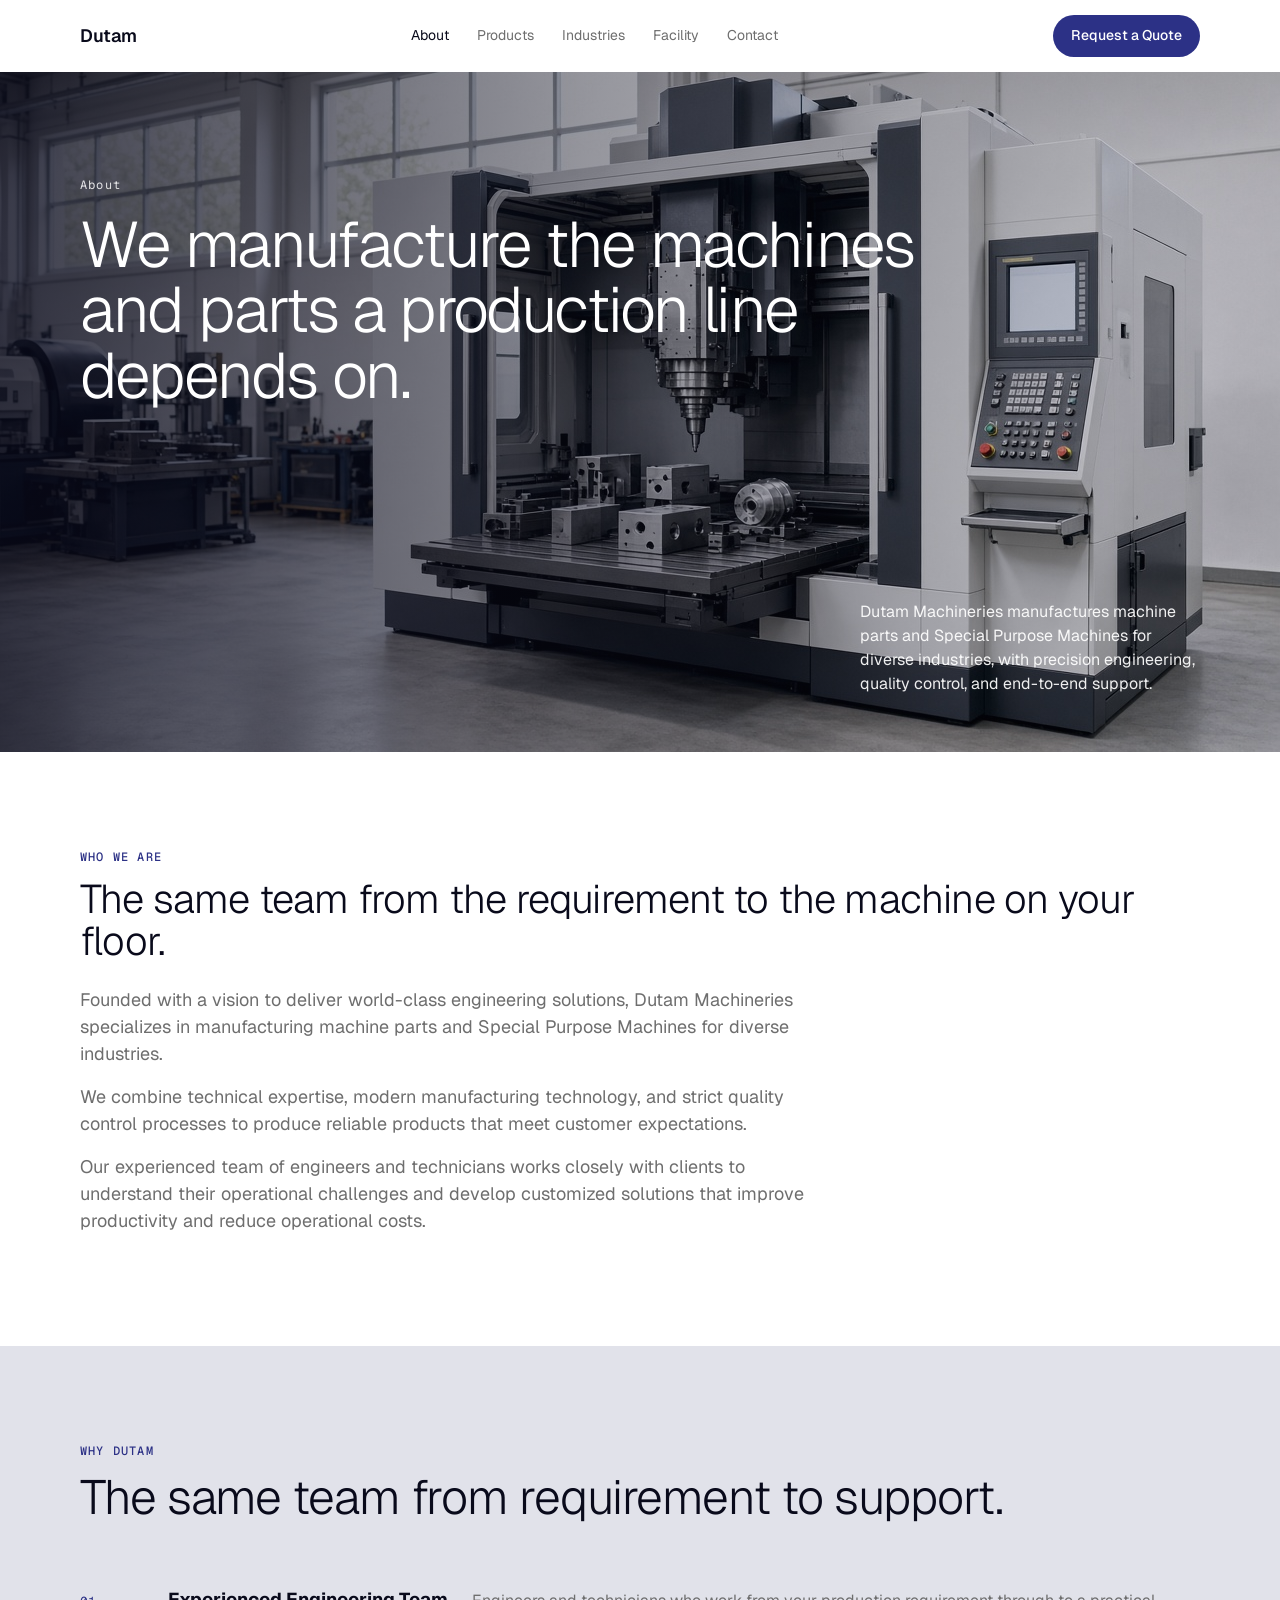
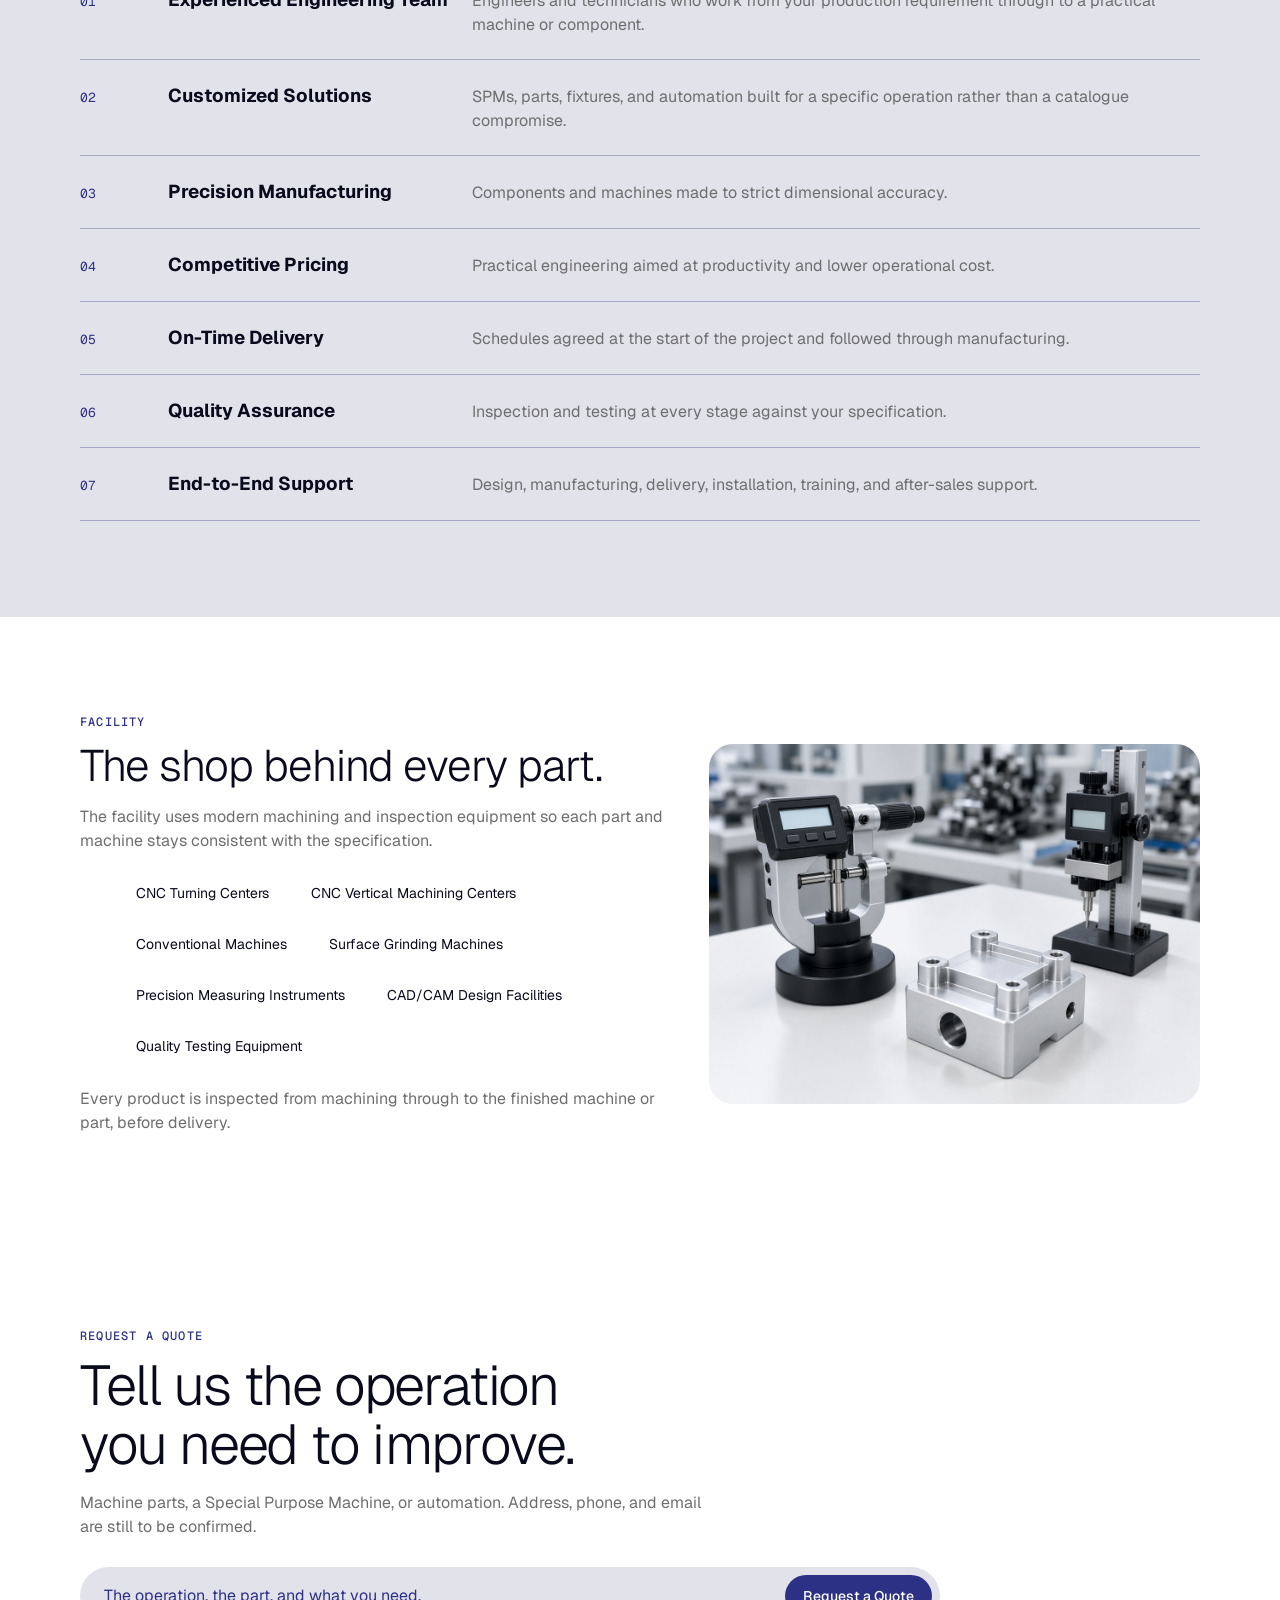
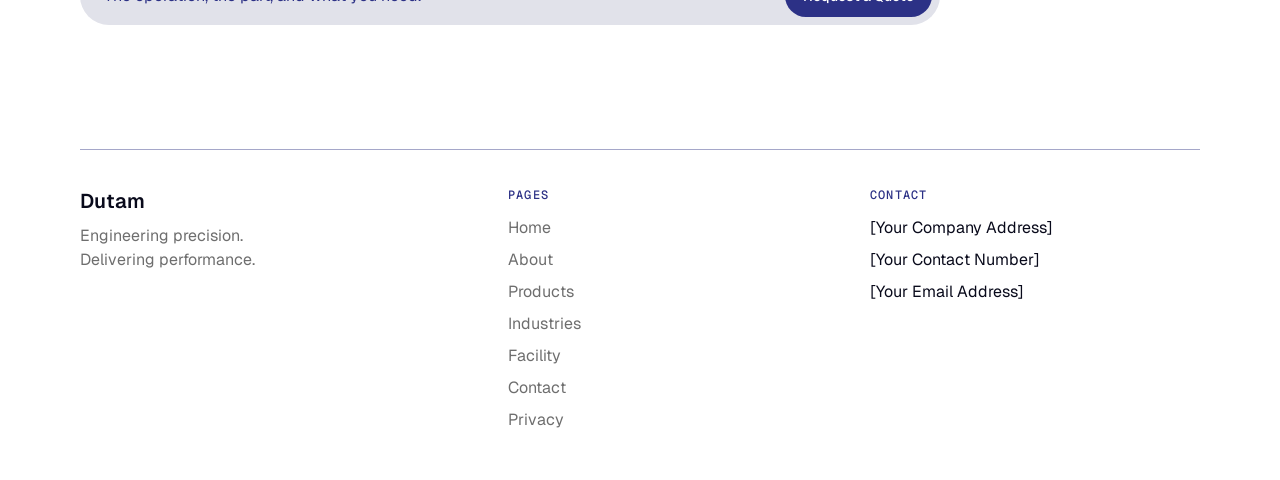
==== about.html @ 48c7d0a0 "Website Basic" ====
<!DOCTYPE html>
<html lang="en">
<head>
  <meta charset="utf-8">
  <meta name="viewport" content="width=device-width, initial-scale=1">
  <title>About | Dutam Machineries</title>
  <meta name="description" content="Dutam Machineries manufactures machine parts and Special Purpose Machines, with precision engineering and end-to-end support.">
  <link rel="preconnect" href="https://fonts.googleapis.com">
  <link rel="preconnect" href="https://fonts.gstatic.com" crossorigin>
  <link href="https://fonts.googleapis.com/css2?family=Geist+Mono:wght@500&family=Geist:wght@300;400;500;600&display=swap" rel="stylesheet">
  <link rel="stylesheet" href="css/styles.css">
</head>
<body class="page-enter">
<header class="site-header">
    <a class="logo" href="index.html">Dutam</a>
    <nav class="nav-links" aria-label="Primary"><a href="about.html" class="active">About</a><a href="services.html">Products</a><a href="industries.html">Industries</a><a href="facility.html">Facility</a><a href="contact.html">Contact</a></nav>
    <a class="btn header-cta" href="contact.html">Request a Quote</a>
    <button class="menu-btn" aria-label="Open menu" aria-expanded="false"><span></span></button>
  </header>
<main>
    <section class="hero-statement" style="background-image:url('images/shop.jpg')"><div class="statement">
      <div><div class="kicker">About</div><h1>We manufacture the machines<br>and parts a production line<br>depends on.</h1></div>
      <p class="statement-note">Dutam Machineries manufactures machine parts and Special Purpose Machines for diverse industries, with precision engineering, quality control, and end-to-end support.</p>
    </div></section>
    <section class="section who"><div class="wrap">
      <div class="eyebrow">Who we are</div>
      <h2 class="display" style="font-size:clamp(32px,4vw,40px);margin:12px 0 24px;letter-spacing:-0.8px">The same team from the requirement to the machine on your floor.</h2>
      <p>Founded with a vision to deliver world-class engineering solutions, Dutam Machineries specializes in manufacturing machine parts and Special Purpose Machines for diverse industries.</p>
      <p>We combine technical expertise, modern manufacturing technology, and strict quality control processes to produce reliable products that meet customer expectations.</p>
      <p>Our experienced team of engineers and technicians works closely with clients to understand their operational challenges and develop customized solutions that improve productivity and reduce operational costs.</p>
    </div></section>
    <section class="section tint"><div class="wrap">
      <div class="section-head"><div class="eyebrow">Why Dutam</div><h2>The same team from requirement to support.</h2></div>
      <article class="why-row"><span>01</span><h3>Experienced Engineering Team</h3><p>Engineers and technicians who work from your production requirement through to a practical machine or component.</p></article><article class="why-row"><span>02</span><h3>Customized Solutions</h3><p>SPMs, parts, fixtures, and automation built for a specific operation rather than a catalogue compromise.</p></article><article class="why-row"><span>03</span><h3>Precision Manufacturing</h3><p>Components and machines made to strict dimensional accuracy.</p></article><article class="why-row"><span>04</span><h3>Competitive Pricing</h3><p>Practical engineering aimed at productivity and lower operational cost.</p></article><article class="why-row"><span>05</span><h3>On-Time Delivery</h3><p>Schedules agreed at the start of the project and followed through manufacturing.</p></article><article class="why-row"><span>06</span><h3>Quality Assurance</h3><p>Inspection and testing at every stage against your specification.</p></article><article class="why-row"><span>07</span><h3>End-to-End Support</h3><p>Design, manufacturing, delivery, installation, training, and after-sales support.</p></article>
    </div></section>
    <section class="section"><div class="wrap facility-split">
      <div>
        <div class="eyebrow">Facility</div>
        <h2 class="display" style="font-size:clamp(32px,4vw,44px);margin-top:12px;letter-spacing:-1px">The shop behind every part.</h2>
        <p style="color:var(--secondary);margin-top:16px">The facility uses modern machining and inspection equipment so each part and machine stays consistent with the specification.</p>
        <ul class="chips"><li>CNC Turning Centers</li><li>CNC Vertical Machining Centers</li><li>Conventional Machines</li><li>Surface Grinding Machines</li><li>Precision Measuring Instruments</li><li>CAD/CAM Design Facilities</li><li>Quality Testing Equipment</li></ul>
        <p style="color:var(--secondary);margin-top:20px">Every product is inspected from machining through to the finished machine or part, before delivery.</p>
      </div>
      <div class="facility-photo" style="background-image:url('images/inspection.jpg')" role="img" aria-label="Precision inspection on the bench"></div>
    </div></section>
    <section class="section close"><div class="wrap">
    <div class="eyebrow">Request a quote</div>
    <h2 class="display">Tell us the operation<br>you need to improve.</h2>
    <p>Machine parts, a Special Purpose Machine, or automation. Address, phone, and email are still to be confirmed.</p>
    <form class="ask" action="contact.html" method="get">
      <input name="note" placeholder="The operation, the part, and what you need." aria-label="The operation, the part, and what you need.">
      <button class="btn" type="submit">Request a Quote</button>
    </form>
  </div></section>
  </main>
<footer class="footer"><div class="wrap"><div class="rule"></div><div class="footer-row">
    <div><strong>Dutam</strong><p class="tag">Engineering precision. Delivering performance.</p></div>
    <div><div class="eyebrow">Pages</div><ul><li><a href="index.html">Home</a></li><li><a href="about.html">About</a></li><li><a href="services.html">Products</a></li><li><a href="industries.html">Industries</a></li><li><a href="facility.html">Facility</a></li><li><a href="contact.html">Contact</a></li><li><a href="privacy.html">Privacy</a></li></ul></div>
    <div><div class="eyebrow">Contact</div><ul><li>[Your Company Address]</li><li>[Your Contact Number]</li><li>[Your Email Address]</li></ul></div>
  </div></div></footer>
<script src="js/main.js"></script>
</body>
</html>
---- css/styles.css ----
:root {
  --ink: #090a1b;
  --navy: #2c3186;
  --navy-deep: #1a1d50;
  --blue-50: #e1e2ea;
  --blue-200: #a5a7c9;
  --secondary: #6e6e6e;
  --white: #ffffff;
  --line: rgba(9, 10, 27, 0.12);
  --pad: 80px;
  --max: 1280px;
  --nav: 72px;
  --shadow: 0 10px 24px rgba(9, 10, 27, 0.06);
  --ease: cubic-bezier(0.22, 1, 0.36, 1);
}

* { box-sizing: border-box; }
html { scroll-behavior: smooth; }
body {
  margin: 0;
  color: var(--ink);
  background: var(--white);
  font-family: "Geist", sans-serif;
  font-weight: 400;
  line-height: 1.5;
}
a { color: inherit; text-decoration: none; }
button, input, select, textarea { font: inherit; color: inherit; }
img { max-width: 100%; display: block; }
h1, h2, h3, p { margin: 0; }

.page-enter { animation: rise 0.55s var(--ease) both; }

.wrap {
  width: min(var(--max), calc(100% - var(--pad) * 2));
  margin-inline: auto;
}
.eyebrow {
  font-family: "Geist Mono", ui-monospace, monospace;
  font-size: 12px;
  font-weight: 500;
  letter-spacing: 1.2px;
  text-transform: uppercase;
  color: var(--navy);
}
.display {
  font-weight: 300;
  letter-spacing: -1.4px;
  line-height: 1.05;
}

.site-header {
  position: sticky;
  top: 0;
  z-index: 20;
  height: var(--nav);
  display: flex;
  align-items: center;
  justify-content: space-between;
  padding: 0 var(--pad);
  background: rgba(255, 255, 255, 0.92);
  backdrop-filter: blur(16px);
  border-bottom: 1px solid transparent;
  transition: border-color 0.3s var(--ease), box-shadow 0.3s var(--ease);
}
.site-header.scrolled {
  border-bottom-color: var(--line);
  box-shadow: 0 8px 24px rgba(9, 10, 27, 0.04);
}
.logo {
  font-size: 18px;
  font-weight: 600;
  letter-spacing: -0.3px;
}
.nav-links {
  display: flex;
  gap: 28px;
  align-items: center;
}
.nav-links a {
  font-size: 14px;
  color: var(--secondary);
  transition: color 0.2s var(--ease);
}
.nav-links a:hover,
.nav-links a.active { color: var(--ink); }
.menu-btn {
  display: none;
  width: 42px;
  height: 42px;
  border: 0;
  background: transparent;
  padding: 0;
  cursor: pointer;
}
.menu-btn span,
.menu-btn span:before,
.menu-btn span:after {
  display: block;
  height: 1.5px;
  width: 18px;
  background: var(--ink);
  position: relative;
  transition: transform 0.25s var(--ease), opacity 0.2s;
}
.menu-btn span:before,
.menu-btn span:after {
  content: "";
  position: absolute;
  left: 0;
}
.menu-btn span:before { top: -6px; }
.menu-btn span:after { top: 6px; }
.menu-btn.open span { background: transparent; }
.menu-btn.open span:before { top: 0; transform: rotate(45deg); }
.menu-btn.open span:after { top: 0; transform: rotate(-45deg); }

.btn {
  display: inline-flex;
  align-items: center;
  justify-content: center;
  height: 42px;
  padding: 0 18px;
  border-radius: 999px;
  border: 0;
  background: var(--navy);
  color: var(--white);
  font-size: 14px;
  font-weight: 500;
  cursor: pointer;
  transition: background 0.2s var(--ease), transform 0.2s var(--ease), color 0.2s var(--ease);
}
.btn:hover { background: var(--navy-deep); transform: translateY(-1px); }
.btn:active { transform: translateY(0); }
.btn.light {
  background: var(--white);
  color: var(--navy);
}
.btn.light:hover { background: var(--blue-50); color: var(--navy-deep); }
.btn.ghost {
  background: transparent;
  color: var(--white);
  padding-inline: 8px;
}
.btn.ghost:hover { background: rgba(255, 255, 255, 0.12); transform: none; }

.hero-center,
.hero-statement,
.hero-navy {
  position: relative;
  overflow: hidden;
  min-height: 680px;
  display: flex;
  color: var(--white);
}
.hero-center {
  align-items: center;
  justify-content: center;
  text-align: center;
  background: #12141c center / cover no-repeat;
}
.hero-center:after,
.hero-statement:after {
  content: "";
  position: absolute;
  inset: 0;
}
.hero-center:after {
  background: radial-gradient(ellipse at center, rgba(9, 10, 27, 0.62) 0%, rgba(9, 10, 27, 0.78) 70%);
}
.hero-statement {
  align-items: flex-end;
  background: #12141c center / cover no-repeat;
  padding: 72px var(--pad) 56px;
}
.hero-statement:after {
  background: linear-gradient(90deg, rgba(9, 10, 27, 0.78) 0%, rgba(9, 10, 27, 0.42) 46%, rgba(9, 10, 27, 0.12) 100%);
}
.hero-copy, .hero-statement .statement {
  position: relative;
  z-index: 1;
}
.hero-copy { width: min(760px, 100%); padding: 48px 24px; }
.hero-copy h1, .statement h1, .hero-navy h1 {
  font-size: clamp(44px, 5vw, 68px);
  font-weight: 300;
  letter-spacing: -1.8px;
  line-height: 1.02;
}
.hero-copy p, .statement-note, .hero-navy .note {
  font-size: 16px;
  line-height: 1.5;
}
.hero-copy p { margin: 22px auto 0; max-width: 560px; color: rgba(255, 255, 255, 0.92); }
.hero-actions { display: flex; gap: 8px; justify-content: center; margin-top: 28px; flex-wrap: wrap; }
.kicker {
  font-family: "Geist Mono", ui-monospace, monospace;
  font-size: 12px;
  letter-spacing: 1.2px;
  margin-bottom: 18px;
  color: rgba(255, 255, 255, 0.86);
}
.statement {
  display: flex;
  flex-direction: column;
  justify-content: space-between;
  min-height: 520px;
  width: 100%;
}
.statement h1 { max-width: 860px; }
.statement-note { max-width: 340px; align-self: flex-end; color: rgba(255, 255, 255, 0.92); }

.hero-navy {
  background: var(--navy);
  min-height: 760px;
  padding: 64px var(--pad) 0;
  flex-direction: column;
}
.hero-navy .note { max-width: 340px; margin-top: 56px; }
.mosaic-clip {
  margin-top: auto;
  height: 250px;
  overflow: hidden;
  width: 100vw;
  margin-left: calc(50% - 50vw);
}
.mosaic {
  display: grid;
  grid-template-columns: repeat(13, 92px);
  gap: 16px;
  width: max-content;
  margin: 36px auto 0;
  justify-content: center;
}
.circle {
  width: 92px;
  height: 92px;
  border-radius: 50%;
  background-color: var(--white);
  background-size: 400% 200%;
  animation: pop 0.55s var(--ease) both;
  animation-delay: calc(var(--i) * 16ms);
}

.section { padding: 96px 0; }
.section.tight { padding: 72px 0; }
.section.tint { background: var(--blue-50); }
.section-head { margin-bottom: 40px; }
.section-head h2 {
  margin-top: 12px;
  font-size: clamp(36px, 4vw, 48px);
  font-weight: 300;
  letter-spacing: -1.1px;
  line-height: 1.08;
}

.panel {
  position: relative;
  display: grid;
  grid-template-columns: 220px 1fr;
  gap: 32px;
  min-height: 336px;
  border-radius: 24px;
  overflow: hidden;
  color: var(--white);
  padding: 36px;
  background: #1c1e27 center / cover no-repeat;
}
.panel:after {
  content: "";
  position: absolute;
  inset: 0;
  background: linear-gradient(90deg, rgba(9, 10, 27, 0.78), rgba(9, 10, 27, 0.45));
}
.panel > * { position: relative; z-index: 1; }
.rail { font-size: 13px; letter-spacing: 1.2px; }
.rail ul { list-style: none; margin: 18px 0 0; padding: 0; display: grid; gap: 8px; }
.panel h2 { font-size: 40px; font-weight: 300; letter-spacing: -1px; }
.panel p { max-width: 520px; margin-top: 12px; color: rgba(255, 255, 255, 0.9); }
.mini-points { display: grid; grid-template-columns: repeat(3, 1fr); gap: 16px; margin-top: 28px; }
.mini-points span {
  display: block;
  font-family: "Geist Mono", ui-monospace, monospace;
  font-size: 12px;
  letter-spacing: 0.8px;
  margin-bottom: 6px;
}
.mini-points strong { font-weight: 500; display: block; }
.mini-points p { margin: 4px 0 0; font-size: 14px; }

.card-grid {
  display: grid;
  grid-template-columns: repeat(5, 1fr);
  gap: 16px;
}
.card, .cap, .quote, .faq, .form-card, .step {
  background: var(--blue-50);
  border-radius: 20px;
  transition: transform 0.25s var(--ease), box-shadow 0.25s var(--ease), background 0.25s var(--ease);
}
.card, .cap, .quote, .faq { padding: 20px; }
a.card:hover, a.cap:hover, .quote:hover, .faq:hover {
  transform: translateY(-3px);
  box-shadow: var(--shadow);
  background: #d7d9e4;
}
.card h3, .cap h3 { font-size: 16px; font-weight: 500; margin-top: 8px; }
.card p, .cap p, .quote p, .faq p { color: var(--secondary); font-size: 14px; margin-top: 8px; }
.cap-grid { display: grid; grid-template-columns: repeat(4, 1fr); gap: 16px; }
.cap .num, .step .num {
  font-family: "Geist Mono", ui-monospace, monospace;
  font-size: 12px;
  letter-spacing: 0.8px;
  color: var(--navy);
}
.steps { display: grid; grid-template-columns: repeat(5, 1fr); gap: 16px; }
.step { padding: 18px; min-height: 140px; }
.step h3 { font-size: 16px; font-weight: 500; margin: 10px 0 6px; }
.step p { color: var(--secondary); font-size: 14px; }
.process-photo {
  margin-top: 28px;
  height: 280px;
  border-radius: 24px;
  background: #ddd center / cover no-repeat;
}
.quotes { display: grid; grid-template-columns: 1fr 1fr; gap: 16px; }
.quote footer { margin-top: 18px; font-size: 14px; font-weight: 500; }

.columns { display: grid; grid-template-columns: 1fr 1fr; gap: 64px; }
.rule-list { list-style: none; margin: 18px 0 0; padding: 0; }
.rule-list li {
  padding: 16px 0;
  border-bottom: 1px solid var(--blue-200);
  font-size: 18px;
  font-weight: 500;
  transition: padding-left 0.25s var(--ease), color 0.25s var(--ease);
}
.rule-list li:hover { padding-left: 8px; color: var(--navy); }
.detail-lead { max-width: 720px; color: var(--secondary); margin-top: 16px; }
.detail h2 {
  font-size: clamp(32px, 3vw, 40px);
  font-weight: 300;
  letter-spacing: -0.8px;
  line-height: 1.15;
}

.work {
  display: grid;
  grid-template-columns: 1fr 1fr;
  gap: 48px 64px;
}
.work-row {
  display: flex;
  align-items: center;
  justify-content: space-between;
  gap: 12px;
  width: 100%;
  min-height: 64px;
  padding: 8px 0;
  border: 0;
  border-bottom: 1px solid var(--blue-200);
  background: transparent;
  text-align: left;
  cursor: pointer;
  color: var(--ink);
  font-size: 18px;
  font-weight: 500;
  transition: background 0.2s var(--ease), border-radius 0.2s var(--ease), padding 0.2s var(--ease);
}
.work-row .chev { transition: transform 0.25s var(--ease); color: var(--navy); }
.work-row:hover .chev, .work-row.active .chev { transform: translateX(4px); }
.work-row.active {
  background: var(--white);
  border-radius: 16px;
  border-bottom-color: transparent;
  padding: 10px 14px;
  box-shadow: var(--shadow);
}
.work-row .end { display: flex; align-items: center; gap: 10px; }
.thumb {
  width: 92px;
  height: 70px;
  border-radius: 12px;
  background: #ccc center / cover no-repeat;
  transform: rotate(-7deg);
  box-shadow: var(--shadow);
}
.bubble {
  width: 32px;
  height: 32px;
  border-radius: 50%;
  background: var(--white);
  display: grid;
  place-items: center;
  box-shadow: var(--shadow);
  color: var(--navy);
}
.work-note {
  grid-column: 1 / -1;
  display: grid;
  grid-template-columns: 280px 1fr;
  gap: 28px;
  align-items: center;
}
.work-note .photo {
  height: 210px;
  border-radius: 20px;
  background: #ddd center / cover no-repeat;
}
.work-note p { max-width: 520px; color: var(--secondary); }

.industries-layout {
  display: grid;
  grid-template-columns: 420px 1fr;
  gap: 64px;
  align-items: start;
}
.statement-col {
  position: sticky;
  top: 112px;
  padding-left: 28px;
  border-left: 1px solid var(--blue-200);
}
.statement-col h1 {
  font-size: clamp(36px, 4vw, 48px);
  font-weight: 300;
  letter-spacing: -1.2px;
  line-height: 1.08;
}
.statement-col p { margin: 20px 0 28px; color: var(--secondary); }
.folders { display: grid; gap: 28px; }
.folder { display: flex; flex-direction: column; align-items: flex-start; }
.tab {
  background: var(--navy);
  color: var(--white);
  border-radius: 12px;
  padding: 8px 16px;
  font-size: 14px;
  font-weight: 500;
  position: relative;
  z-index: 1;
  transition: transform 0.25s var(--ease), background 0.25s var(--ease);
}
.folder-card {
  width: 100%;
  margin-top: -10px;
  background: var(--white);
  border: 1px solid var(--blue-200);
  border-radius: 24px;
  padding: 26px 22px 20px;
  box-shadow: var(--shadow);
  transition: transform 0.25s var(--ease), box-shadow 0.25s var(--ease);
}
.folder:hover .tab { transform: translateY(-2px); background: var(--navy-deep); }
.folder:hover .folder-card { transform: translateY(-3px); box-shadow: 0 16px 32px rgba(9, 10, 27, 0.08); }

.why-row, .equip {
  display: grid;
  grid-template-columns: 64px 280px 1fr;
  gap: 24px;
  padding: 22px 0;
  border-bottom: 1px solid var(--blue-200);
  align-items: baseline;
}
.why-row span, .equip span {
  font-family: "Geist Mono", ui-monospace, monospace;
  color: var(--navy);
  font-size: 13px;
}
.why-row p { color: var(--secondary); }
.chips { display: flex; flex-wrap: wrap; gap: 10px; margin-top: 20px; }
.chips li {
  list-style: none;
  background: var(--white);
  border-radius: 999px;
  padding: 10px 16px;
  font-size: 14px;
  transition: background 0.2s var(--ease), transform 0.2s var(--ease);
}
.chips li:hover { background: var(--navy); color: var(--white); transform: translateY(-2px); }
.facility-split { display: grid; grid-template-columns: 1.1fr 0.9fr; gap: 28px; align-items: center; }
.facility-photo {
  height: 360px;
  border-radius: 24px;
  background: #ddd center / cover no-repeat;
}

.close h2 {
  font-size: clamp(40px, 5vw, 56px);
  font-weight: 300;
  letter-spacing: -1.4px;
  line-height: 1.05;
  margin: 12px 0 16px;
}
.close p { max-width: 640px; color: var(--secondary); }
.ask {
  margin-top: 28px;
  display: flex;
  align-items: center;
  justify-content: space-between;
  gap: 12px;
  background: var(--blue-50);
  border-radius: 999px;
  padding: 8px 8px 8px 22px;
  max-width: 860px;
}
.ask input {
  flex: 1;
  border: 0;
  background: transparent;
  outline: none;
  min-width: 0;
}
.ask input::placeholder { color: var(--navy); }

.contact-band {
  display: grid;
  grid-template-columns: 0.8fr 1.2fr;
  gap: 48px;
  align-items: start;
}
.contact-band h1 {
  font-size: clamp(40px, 4vw, 48px);
  font-weight: 300;
  letter-spacing: -1.1px;
  line-height: 1.08;
  margin: 12px 0 16px;
}
.contact-band .lead { color: var(--secondary); max-width: 420px; }
.details { margin-top: 28px; display: grid; gap: 8px; }
.form-card { padding: 28px; }
.form-grid { display: grid; grid-template-columns: 1fr 1fr; gap: 16px; margin-top: 18px; }
.field { display: grid; gap: 8px; }
.field.wide { grid-column: 1 / -1; }
.field span { font-size: 13px; font-weight: 500; }
.field input, .field select, .field textarea {
  width: 100%;
  background: var(--white);
  border: 1px solid transparent;
  border-radius: 12px;
  padding: 14px 14px;
  outline: none;
  transition: border-color 0.2s var(--ease), box-shadow 0.2s var(--ease);
}
.field textarea { min-height: 120px; resize: vertical; }
.field input:focus, .field select:focus, .field textarea:focus {
  border-color: var(--navy);
  box-shadow: 0 0 0 4px rgba(44, 49, 134, 0.12);
}
.hint { color: var(--secondary); font-size: 12px; margin-top: 4px; }
.form-actions { display: flex; align-items: center; justify-content: space-between; gap: 16px; margin-top: 8px; }
.form-actions p, .thanks p { color: var(--secondary); font-size: 13px; }
.thanks h2 { font-size: 32px; font-weight: 300; letter-spacing: -0.6px; margin-bottom: 8px; }
.faq-list { display: grid; gap: 12px; }
.faq h3 { font-size: 16px; font-weight: 500; }

.footer { padding: 28px 0 48px; }
.footer .rule { height: 1px; background: var(--blue-200); margin-bottom: 36px; }
.footer-row { display: grid; grid-template-columns: 1.2fr 1fr 1fr; gap: 32px; }
.footer strong { display: block; font-size: 20px; font-weight: 600; }
.footer .tag { color: var(--secondary); margin-top: 8px; max-width: 240px; }
.footer ul { list-style: none; margin: 12px 0 0; padding: 0; display: grid; gap: 8px; }
.footer a { color: var(--secondary); transition: color 0.2s var(--ease); }
.footer a:hover { color: var(--ink); }
.prose { max-width: 760px; }
.prose h1 {
  font-size: clamp(48px, 6vw, 64px);
  font-weight: 300;
  letter-spacing: -1.6px;
  margin: 12px 0 24px;
}
.prose p { font-size: 18px; color: var(--secondary); margin-bottom: 16px; }
.who p { max-width: 760px; color: var(--secondary); margin-bottom: 16px; font-size: 18px; }

@keyframes rise {
  from { opacity: 0; transform: translateY(10px); }
  to { opacity: 1; transform: none; }
}
@keyframes pop {
  from { opacity: 0; transform: scale(0.72); }
  to { opacity: 1; transform: none; }
}

@media (max-width: 980px) {
  :root { --pad: 24px; }
  .menu-btn { display: grid; place-items: center; }
  .nav-links {
    position: absolute;
    top: var(--nav);
    left: 0;
    right: 0;
    display: none;
    flex-direction: column;
    align-items: flex-start;
    gap: 18px;
    padding: 20px 24px 28px;
    background: var(--white);
    border-bottom: 1px solid var(--line);
  }
  .nav-links.open { display: flex; animation: rise 0.3s var(--ease); }
  .header-cta { display: none; }
  .card-grid, .cap-grid { grid-template-columns: 1fr 1fr; }
  .steps, .mini-points, .columns, .work, .quotes, .contact-band, .industries-layout, .facility-split, .footer-row, .work-note, .panel, .why-row, .form-grid {
    grid-template-columns: 1fr;
  }
  .statement-col { position: static; }
  .why-row { grid-template-columns: 48px 1fr; }
  .why-row p { grid-column: 2; }
  .mosaic { transform: scale(0.62); transform-origin: top center; }
  .hero-navy { min-height: 640px; }
  .ask { border-radius: 20px; flex-direction: column; align-items: stretch; padding: 14px; }
  .form-actions { flex-direction: column; align-items: flex-start; }
}

@media (max-width: 640px) {
  .card-grid, .cap-grid { grid-template-columns: 1fr; }
  .statement { min-height: 420px; }
  .statement-note { align-self: flex-start; }
}

@media (prefers-reduced-motion: reduce) {
  *, *::before, *::after {
    animation: none !important;
    transition: none !important;
  }
}
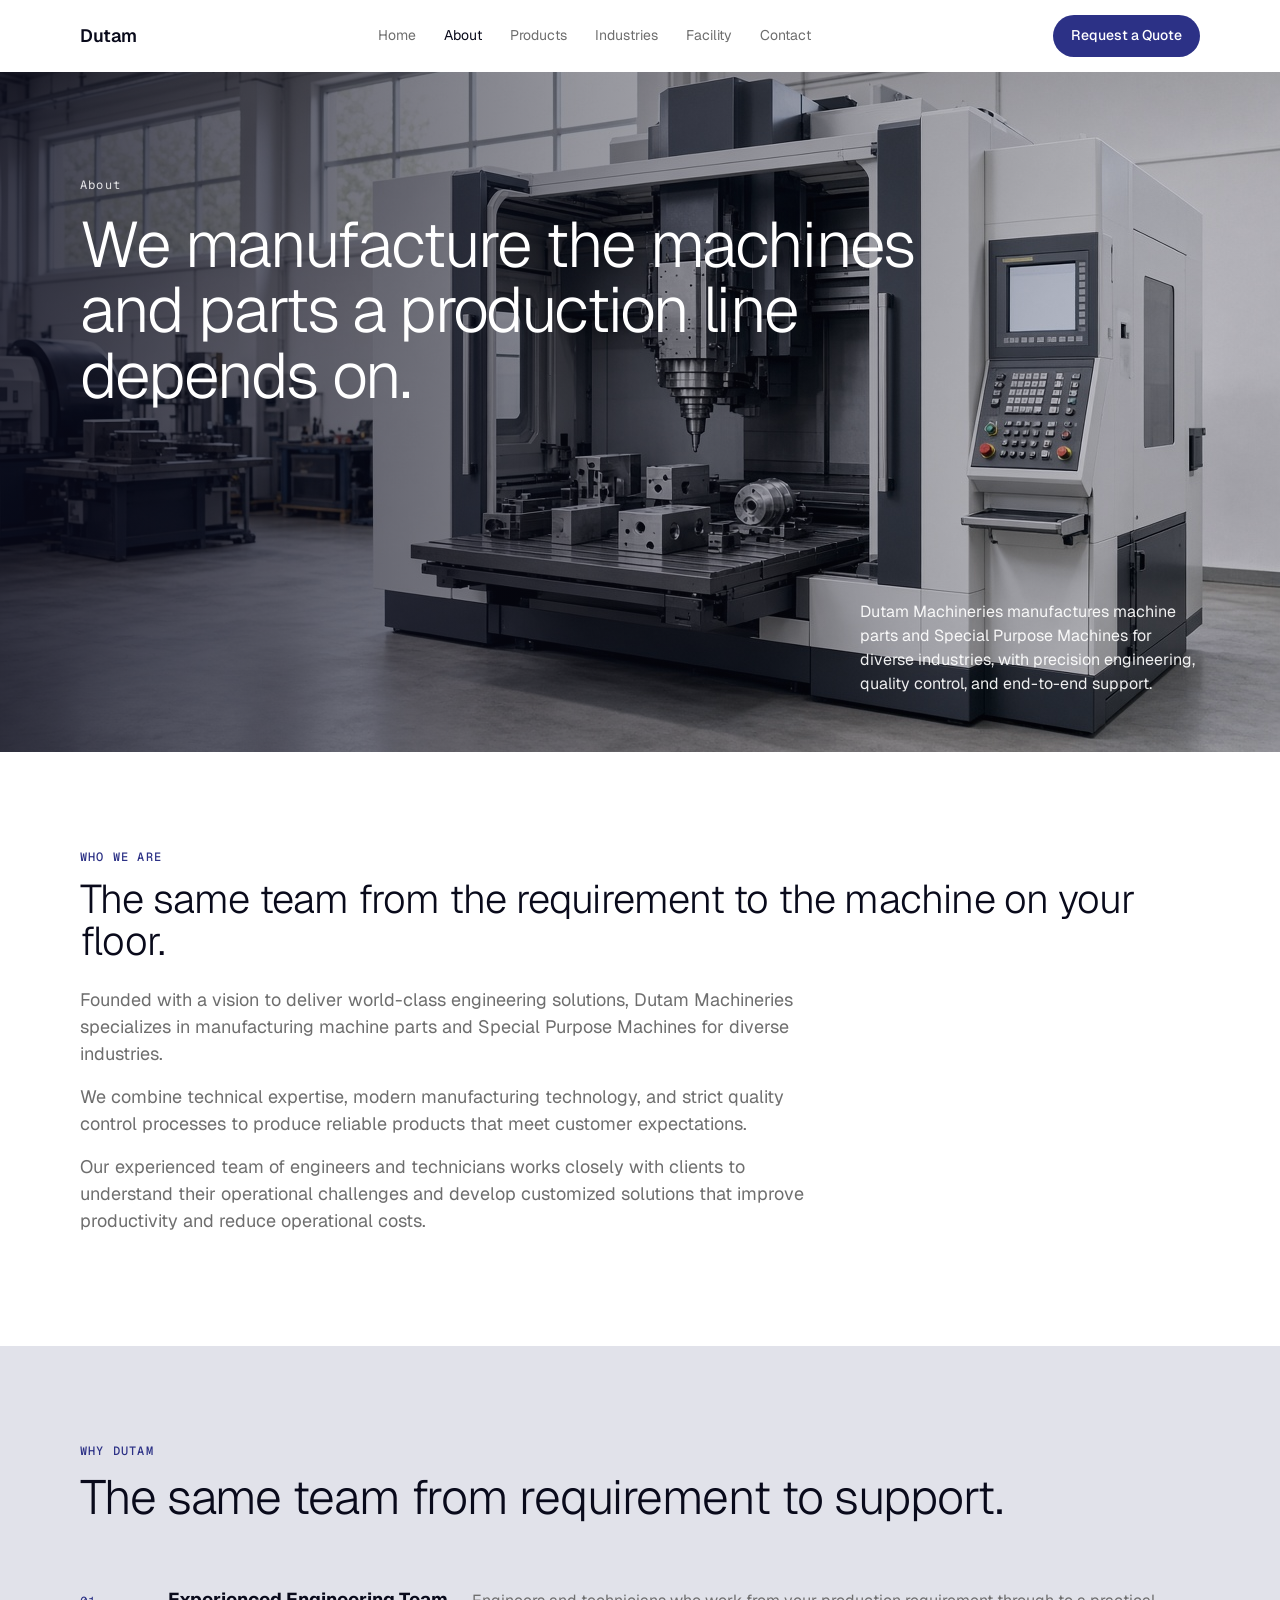
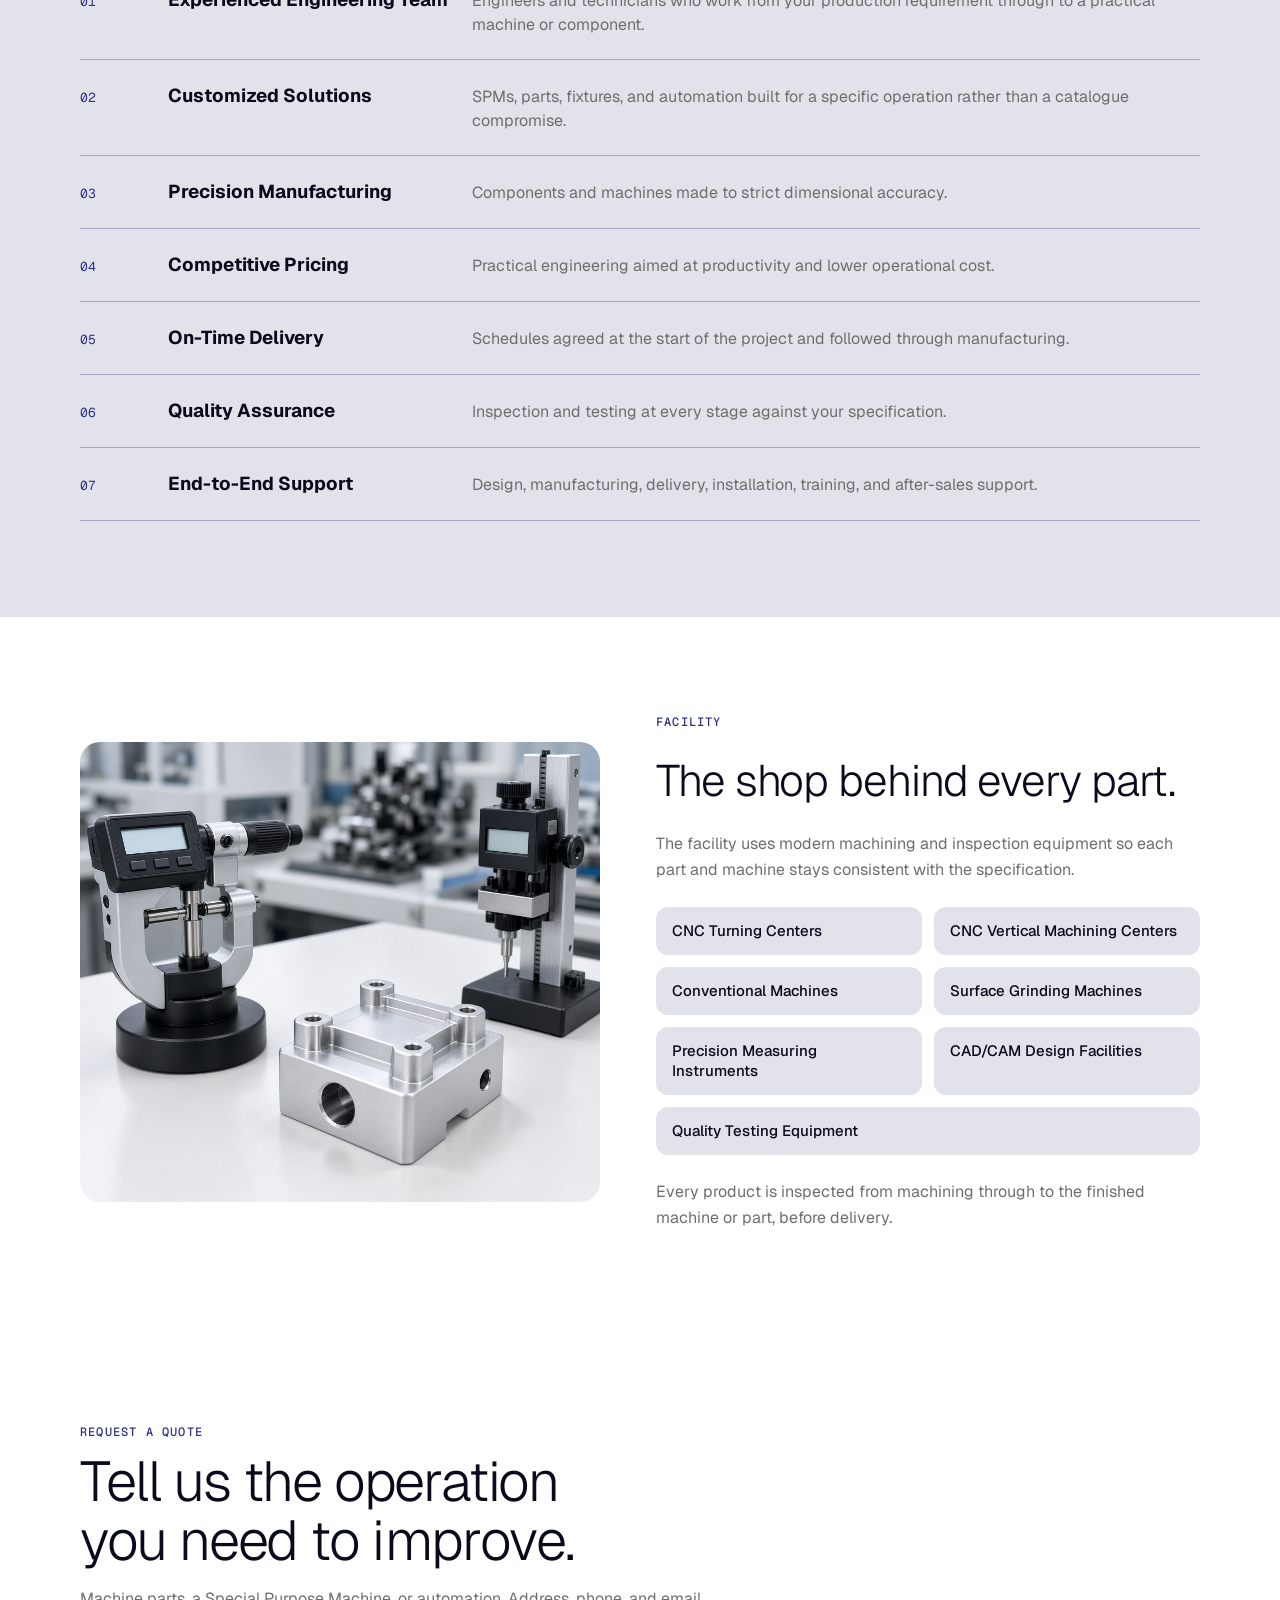
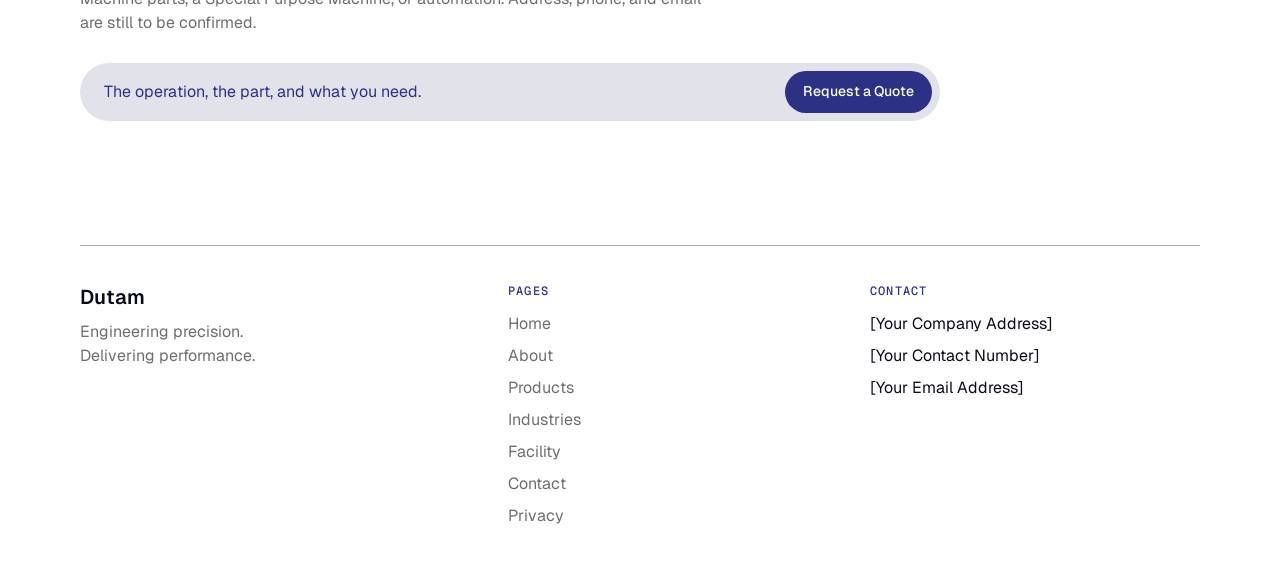
==== commit a8b672ce: "Update navigation links across all pages to include a "Home" option; enhance layout and styles for v" ====
--- a/about.html
+++ b/about.html
@@ -13,7 +13,7 @@
 <body class="page-enter">
 <header class="site-header">
     <a class="logo" href="index.html">Dutam</a>
-    <nav class="nav-links" aria-label="Primary"><a href="about.html" class="active">About</a><a href="services.html">Products</a><a href="industries.html">Industries</a><a href="facility.html">Facility</a><a href="contact.html">Contact</a></nav>
+    <nav class="nav-links" aria-label="Primary"><a href="index.html">Home</a><a href="about.html" class="active">About</a><a href="services.html">Products</a><a href="industries.html">Industries</a><a href="facility.html">Facility</a><a href="contact.html">Contact</a></nav>
     <a class="btn header-cta" href="contact.html">Request a Quote</a>
     <button class="menu-btn" aria-label="Open menu" aria-expanded="false"><span></span></button>
   </header>
@@ -34,14 +34,22 @@
       <article class="why-row"><span>01</span><h3>Experienced Engineering Team</h3><p>Engineers and technicians who work from your production requirement through to a practical machine or component.</p></article><article class="why-row"><span>02</span><h3>Customized Solutions</h3><p>SPMs, parts, fixtures, and automation built for a specific operation rather than a catalogue compromise.</p></article><article class="why-row"><span>03</span><h3>Precision Manufacturing</h3><p>Components and machines made to strict dimensional accuracy.</p></article><article class="why-row"><span>04</span><h3>Competitive Pricing</h3><p>Practical engineering aimed at productivity and lower operational cost.</p></article><article class="why-row"><span>05</span><h3>On-Time Delivery</h3><p>Schedules agreed at the start of the project and followed through manufacturing.</p></article><article class="why-row"><span>06</span><h3>Quality Assurance</h3><p>Inspection and testing at every stage against your specification.</p></article><article class="why-row"><span>07</span><h3>End-to-End Support</h3><p>Design, manufacturing, delivery, installation, training, and after-sales support.</p></article>
     </div></section>
     <section class="section"><div class="wrap facility-split">
-      <div>
+      <img class="facility-photo" src="images/inspection.jpg" alt="Precision inspection gauges and a machined block on the bench">
+      <div class="facility-copy">
         <div class="eyebrow">Facility</div>
-        <h2 class="display" style="font-size:clamp(32px,4vw,44px);margin-top:12px;letter-spacing:-1px">The shop behind every part.</h2>
-        <p style="color:var(--secondary);margin-top:16px">The facility uses modern machining and inspection equipment so each part and machine stays consistent with the specification.</p>
-        <ul class="chips"><li>CNC Turning Centers</li><li>CNC Vertical Machining Centers</li><li>Conventional Machines</li><li>Surface Grinding Machines</li><li>Precision Measuring Instruments</li><li>CAD/CAM Design Facilities</li><li>Quality Testing Equipment</li></ul>
-        <p style="color:var(--secondary);margin-top:20px">Every product is inspected from machining through to the finished machine or part, before delivery.</p>
+        <h2>The shop behind every part.</h2>
+        <p>The facility uses modern machining and inspection equipment so each part and machine stays consistent with the specification.</p>
+        <ul class="equip-grid">
+          <li>CNC Turning Centers</li>
+          <li>CNC Vertical Machining Centers</li>
+          <li>Conventional Machines</li>
+          <li>Surface Grinding Machines</li>
+          <li>Precision Measuring Instruments</li>
+          <li>CAD/CAM Design Facilities</li>
+          <li class="span">Quality Testing Equipment</li>
+        </ul>
+        <p class="facility-note">Every product is inspected from machining through to the finished machine or part, before delivery.</p>
       </div>
-      <div class="facility-photo" style="background-image:url('images/inspection.jpg')" role="img" aria-label="Precision inspection on the bench"></div>
     </div></section>
     <section class="section close"><div class="wrap">
     <div class="eyebrow">Request a quote</div>
--- a/css/styles.css
+++ b/css/styles.css
@@ -255,38 +255,79 @@
 }
 
 .panel {
-  position: relative;
-  display: grid;
-  grid-template-columns: 220px 1fr;
+  display: grid;
+  grid-template-columns: 220px minmax(0, 1fr) 380px;
   gap: 32px;
-  min-height: 336px;
-  border-radius: 24px;
-  overflow: hidden;
-  color: var(--white);
-  padding: 36px;
-  background: #1c1e27 center / cover no-repeat;
-}
-.panel:after {
-  content: "";
-  position: absolute;
-  inset: 0;
-  background: linear-gradient(90deg, rgba(9, 10, 27, 0.78), rgba(9, 10, 27, 0.45));
-}
-.panel > * { position: relative; z-index: 1; }
-.rail { font-size: 13px; letter-spacing: 1.2px; }
-.rail ul { list-style: none; margin: 18px 0 0; padding: 0; display: grid; gap: 8px; }
-.panel h2 { font-size: 40px; font-weight: 300; letter-spacing: -1px; }
-.panel p { max-width: 520px; margin-top: 12px; color: rgba(255, 255, 255, 0.9); }
-.mini-points { display: grid; grid-template-columns: repeat(3, 1fr); gap: 16px; margin-top: 28px; }
+  align-items: start;
+  padding: 28px;
+  border-radius: 20px;
+  background: var(--blue-50);
+  color: var(--ink);
+}
+.rail { padding-top: 8px; display: flex; flex-direction: column; gap: 4px; }
+.rail p {
+  margin: 0 0 4px;
+  font-family: "Geist Mono", ui-monospace, monospace;
+  font-size: 11px;
+  font-weight: 500;
+  letter-spacing: 1.2px;
+  text-transform: uppercase;
+  color: var(--navy);
+}
+.rail button {
+  width: 100%;
+  border: 0;
+  background: transparent;
+  border-radius: 8px;
+  padding: 10px 12px;
+  text-align: left;
+  font-size: 14px;
+  font-weight: 400;
+  color: var(--secondary);
+  cursor: pointer;
+}
+.rail button.active {
+  background: var(--white);
+  color: var(--ink);
+  font-weight: 500;
+}
+.panel-main { display: flex; flex-direction: column; gap: 16px; min-width: 0; }
+.panel-kicker {
+  margin: 0;
+  font-family: "Geist Mono", ui-monospace, monospace;
+  font-size: 11px;
+  font-weight: 500;
+  letter-spacing: 1.2px;
+  text-transform: uppercase;
+  color: var(--navy);
+}
+.panel h2 {
+  margin: 0;
+  font-size: 40px;
+  font-weight: 300;
+  line-height: 48px;
+  letter-spacing: 0;
+}
+.panel-main > p { margin: 0; font-size: 15px; line-height: 22px; color: var(--secondary); }
+.mini-points { display: grid; grid-template-columns: repeat(3, minmax(0, 1fr)); gap: 16px; align-items: stretch; }
+.mini-points div { background: var(--white); border-radius: 12px; padding: 16px; }
 .mini-points span {
   display: block;
   font-family: "Geist Mono", ui-monospace, monospace;
   font-size: 12px;
-  letter-spacing: 0.8px;
+  font-weight: 500;
+  color: var(--navy);
   margin-bottom: 6px;
 }
-.mini-points strong { font-weight: 500; display: block; }
-.mini-points p { margin: 4px 0 0; font-size: 14px; }
+.mini-points strong { display: block; font-size: 16px; font-weight: 500; color: var(--ink); }
+.mini-points p { margin: 6px 0 0; font-size: 13px; line-height: 1.35; color: var(--secondary); }
+.panel-photo {
+  width: 380px;
+  height: 280px;
+  object-fit: cover;
+  border-radius: 12px;
+  display: block;
+}
 
 .card-grid {
   display: grid;
@@ -395,64 +436,97 @@
   box-shadow: var(--shadow);
   color: var(--navy);
 }
-.work-note {
-  grid-column: 1 / -1;
-  display: grid;
-  grid-template-columns: 280px 1fr;
-  gap: 28px;
-  align-items: center;
-}
-.work-note .photo {
-  height: 210px;
-  border-radius: 20px;
-  background: #ddd center / cover no-repeat;
-}
-.work-note p { max-width: 520px; color: var(--secondary); }
-
-.industries-layout {
-  display: grid;
-  grid-template-columns: 420px 1fr;
-  gap: 64px;
-  align-items: start;
-}
-.statement-col {
-  position: sticky;
-  top: 112px;
-  padding-left: 28px;
-  border-left: 1px solid var(--blue-200);
-}
-.statement-col h1 {
-  font-size: clamp(36px, 4vw, 48px);
-  font-weight: 300;
-  letter-spacing: -1.2px;
-  line-height: 1.08;
-}
-.statement-col p { margin: 20px 0 28px; color: var(--secondary); }
-.folders { display: grid; gap: 28px; }
-.folder { display: flex; flex-direction: column; align-items: flex-start; }
-.tab {
-  background: var(--navy);
+.bento-hero {
+  position: relative;
+  min-height: 680px;
+  display: flex;
+  align-items: flex-end;
   color: var(--white);
-  border-radius: 12px;
-  padding: 8px 16px;
-  font-size: 14px;
-  font-weight: 500;
+  background: var(--ink);
+  overflow: hidden;
+}
+.bento-hero img {
+  position: absolute;
+  inset: 0;
+  width: 100%;
+  height: 100%;
+  max-width: none;
+  object-fit: cover;
+}
+.bento-hero::after {
+  content: "";
+  position: absolute;
+  inset: 0;
+  background: linear-gradient(90deg, rgba(9, 10, 27, 0.78) 0%, rgba(9, 10, 27, 0.34) 52%, rgba(9, 10, 27, 0.12) 100%);
+}
+.bento-hero-inner { position: relative; z-index: 1; padding: 120px 0 76px; }
+.bento-hero-copy { max-width: 640px; }
+.bento-hero .eyebrow { color: rgba(255, 255, 255, 0.82); }
+.bento-hero h1 {
+  margin-top: 16px;
+  font-size: 64px;
+  font-weight: 300;
+  letter-spacing: -1.6px;
+  line-height: 1.05;
+}
+.bento-hero-copy p:not(.eyebrow) {
+  margin-top: 18px;
+  max-width: 520px;
+  font-size: 17px;
+  line-height: 1.5;
+  color: rgba(255, 255, 255, 0.88);
+}
+.bento-hero .btn { margin-top: 28px; }
+.bento-section { background: #f5f5f7; padding: 20px 0 80px; }
+.bento {
+  display: grid;
+  grid-template-columns: repeat(6, 1fr);
+  gap: 16px;
+}
+.tile {
   position: relative;
+  grid-column: span 2;
+  min-height: 340px;
+  border-radius: 28px;
+  overflow: hidden;
+  background: #1c1e27;
+  color: var(--white);
+}
+.tile-wide { grid-column: span 4; min-height: 460px; }
+.tile img {
+  position: absolute;
+  inset: 0;
+  width: 100%;
+  height: 100%;
+  max-width: none;
+  object-fit: cover;
+  transition: transform 0.7s var(--ease);
+}
+.tile:hover img,
+.tile:focus-within img { transform: scale(1.045); }
+.tile div {
+  position: absolute;
+  left: 0;
+  right: 0;
+  bottom: 0;
   z-index: 1;
-  transition: transform 0.25s var(--ease), background 0.25s var(--ease);
-}
-.folder-card {
-  width: 100%;
-  margin-top: -10px;
-  background: var(--white);
-  border: 1px solid var(--blue-200);
-  border-radius: 24px;
-  padding: 26px 22px 20px;
-  box-shadow: var(--shadow);
-  transition: transform 0.25s var(--ease), box-shadow 0.25s var(--ease);
-}
-.folder:hover .tab { transform: translateY(-2px); background: var(--navy-deep); }
-.folder:hover .folder-card { transform: translateY(-3px); box-shadow: 0 16px 32px rgba(9, 10, 27, 0.08); }
+  padding: 28px;
+  background: linear-gradient(180deg, rgba(9, 10, 27, 0) 0%, rgba(9, 10, 27, 0.78) 72%);
+}
+.tile h2 {
+  font-size: 28px;
+  font-weight: 500;
+  letter-spacing: -0.5px;
+  line-height: 1.15;
+}
+.tile-wide h2 { font-size: 40px; font-weight: 300; letter-spacing: -0.8px; }
+.tile p {
+  margin-top: 8px;
+  max-width: 460px;
+  font-size: 15px;
+  line-height: 1.45;
+  color: rgba(255, 255, 255, 0.88);
+}
 
 .why-row, .equip {
   display: grid;
@@ -468,22 +542,59 @@
   font-size: 13px;
 }
 .why-row p { color: var(--secondary); }
-.chips { display: flex; flex-wrap: wrap; gap: 10px; margin-top: 20px; }
-.chips li {
+.facility-split {
+  display: grid;
+  grid-template-columns: minmax(240px, 520px) minmax(0, 1fr);
+  gap: 56px;
+  align-items: center;
+}
+.facility-photo {
+  width: 100%;
+  height: auto;
+  aspect-ratio: 520 / 460;
+  object-fit: cover;
+  border-radius: 20px;
+  display: block;
+}
+.facility-copy {
+  display: flex;
+  flex-direction: column;
+  gap: 24px;
+}
+.facility-copy h2 {
+  font-size: 44px;
+  font-weight: 300;
+  letter-spacing: -1.1px;
+  line-height: 52px;
+}
+.facility-copy p {
+  margin: 0;
+  color: var(--secondary);
+  font-size: 16px;
+  line-height: 26px;
+}
+.facility-note {
+  font-size: 15px;
+  line-height: 22px;
+}
+.equip-grid {
+  display: grid;
+  grid-template-columns: 1fr 1fr;
+  gap: 12px;
   list-style: none;
-  background: var(--white);
-  border-radius: 999px;
-  padding: 10px 16px;
-  font-size: 14px;
-  transition: background 0.2s var(--ease), transform 0.2s var(--ease);
-}
-.chips li:hover { background: var(--navy); color: var(--white); transform: translateY(-2px); }
-.facility-split { display: grid; grid-template-columns: 1.1fr 0.9fr; gap: 28px; align-items: center; }
-.facility-photo {
-  height: 360px;
-  border-radius: 24px;
-  background: #ddd center / cover no-repeat;
-}
+  margin: 0;
+  padding: 0;
+}
+.equip-grid li {
+  background: var(--blue-50);
+  border-radius: 12px;
+  padding: 14px 16px;
+  font-size: 15px;
+  font-weight: 500;
+  line-height: 20px;
+  color: var(--ink);
+}
+.equip-grid li.span { grid-column: 1 / -1; }
 
 .close h2 {
   font-size: clamp(40px, 5vw, 56px);
@@ -600,10 +711,14 @@
   .nav-links.open { display: flex; animation: rise 0.3s var(--ease); }
   .header-cta { display: none; }
   .card-grid, .cap-grid { grid-template-columns: 1fr 1fr; }
-  .steps, .mini-points, .columns, .work, .quotes, .contact-band, .industries-layout, .facility-split, .footer-row, .work-note, .panel, .why-row, .form-grid {
+  .steps, .mini-points, .columns, .work, .quotes, .contact-band, .facility-split, .footer-row, .panel, .why-row, .form-grid {
     grid-template-columns: 1fr;
   }
-  .statement-col { position: static; }
+  .bento { grid-template-columns: 1fr 1fr; }
+  .tile, .tile-wide { grid-column: span 1; min-height: 300px; }
+  .tile-wide { grid-column: span 2; min-height: 380px; }
+  .bento-hero { min-height: 560px; }
+  .bento-hero h1 { font-size: 48px; }
   .why-row { grid-template-columns: 48px 1fr; }
   .why-row p { grid-column: 2; }
   .mosaic { transform: scale(0.62); transform-origin: top center; }
@@ -614,6 +729,13 @@
 
 @media (max-width: 640px) {
   .card-grid, .cap-grid { grid-template-columns: 1fr; }
+  .bento { grid-template-columns: 1fr; }
+  .tile, .tile-wide { grid-column: span 1; min-height: 280px; }
+  .tile h2, .tile-wide h2 { font-size: 28px; }
+  .bento-hero h1 { font-size: 40px; }
+  .facility-copy h2 { font-size: 36px; line-height: 42px; }
+  .equip-grid { grid-template-columns: 1fr; }
+  .panel-photo { width: 100%; height: 240px; }
   .statement { min-height: 420px; }
   .statement-note { align-self: flex-start; }
 }
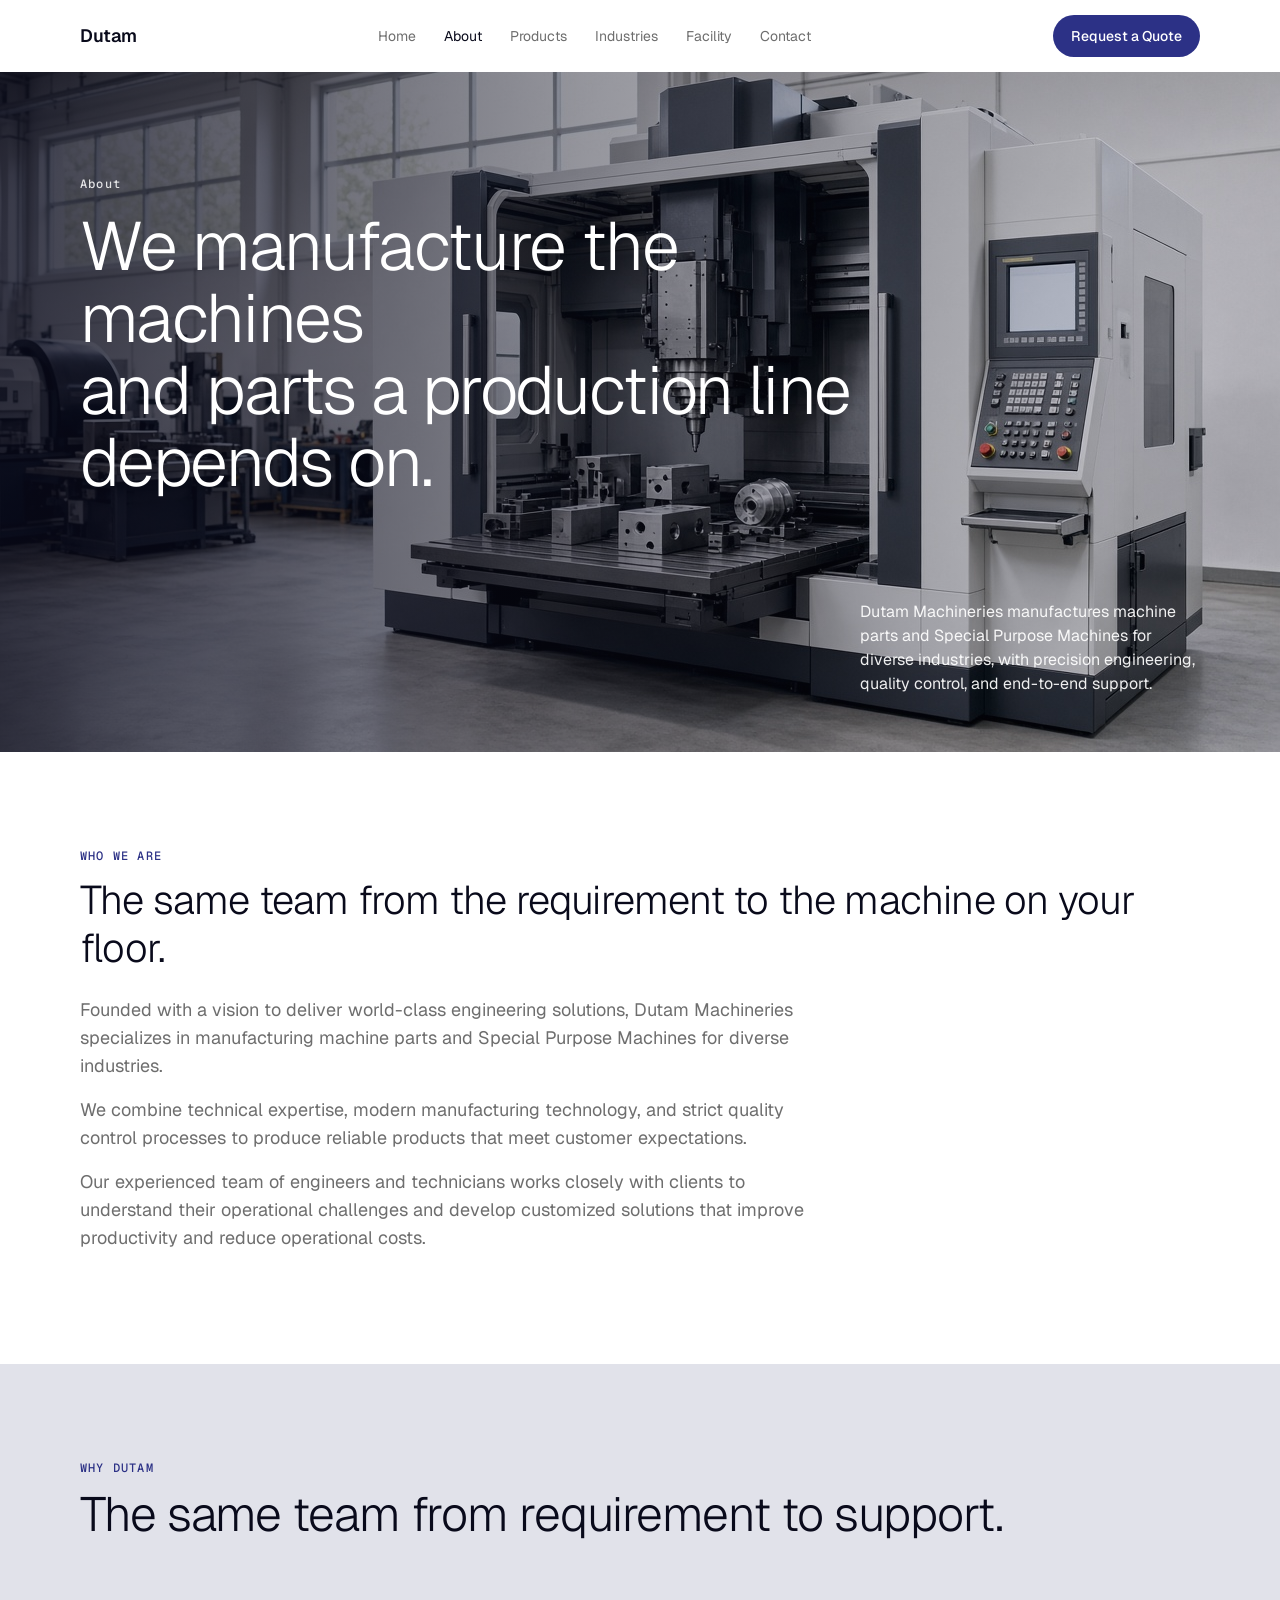
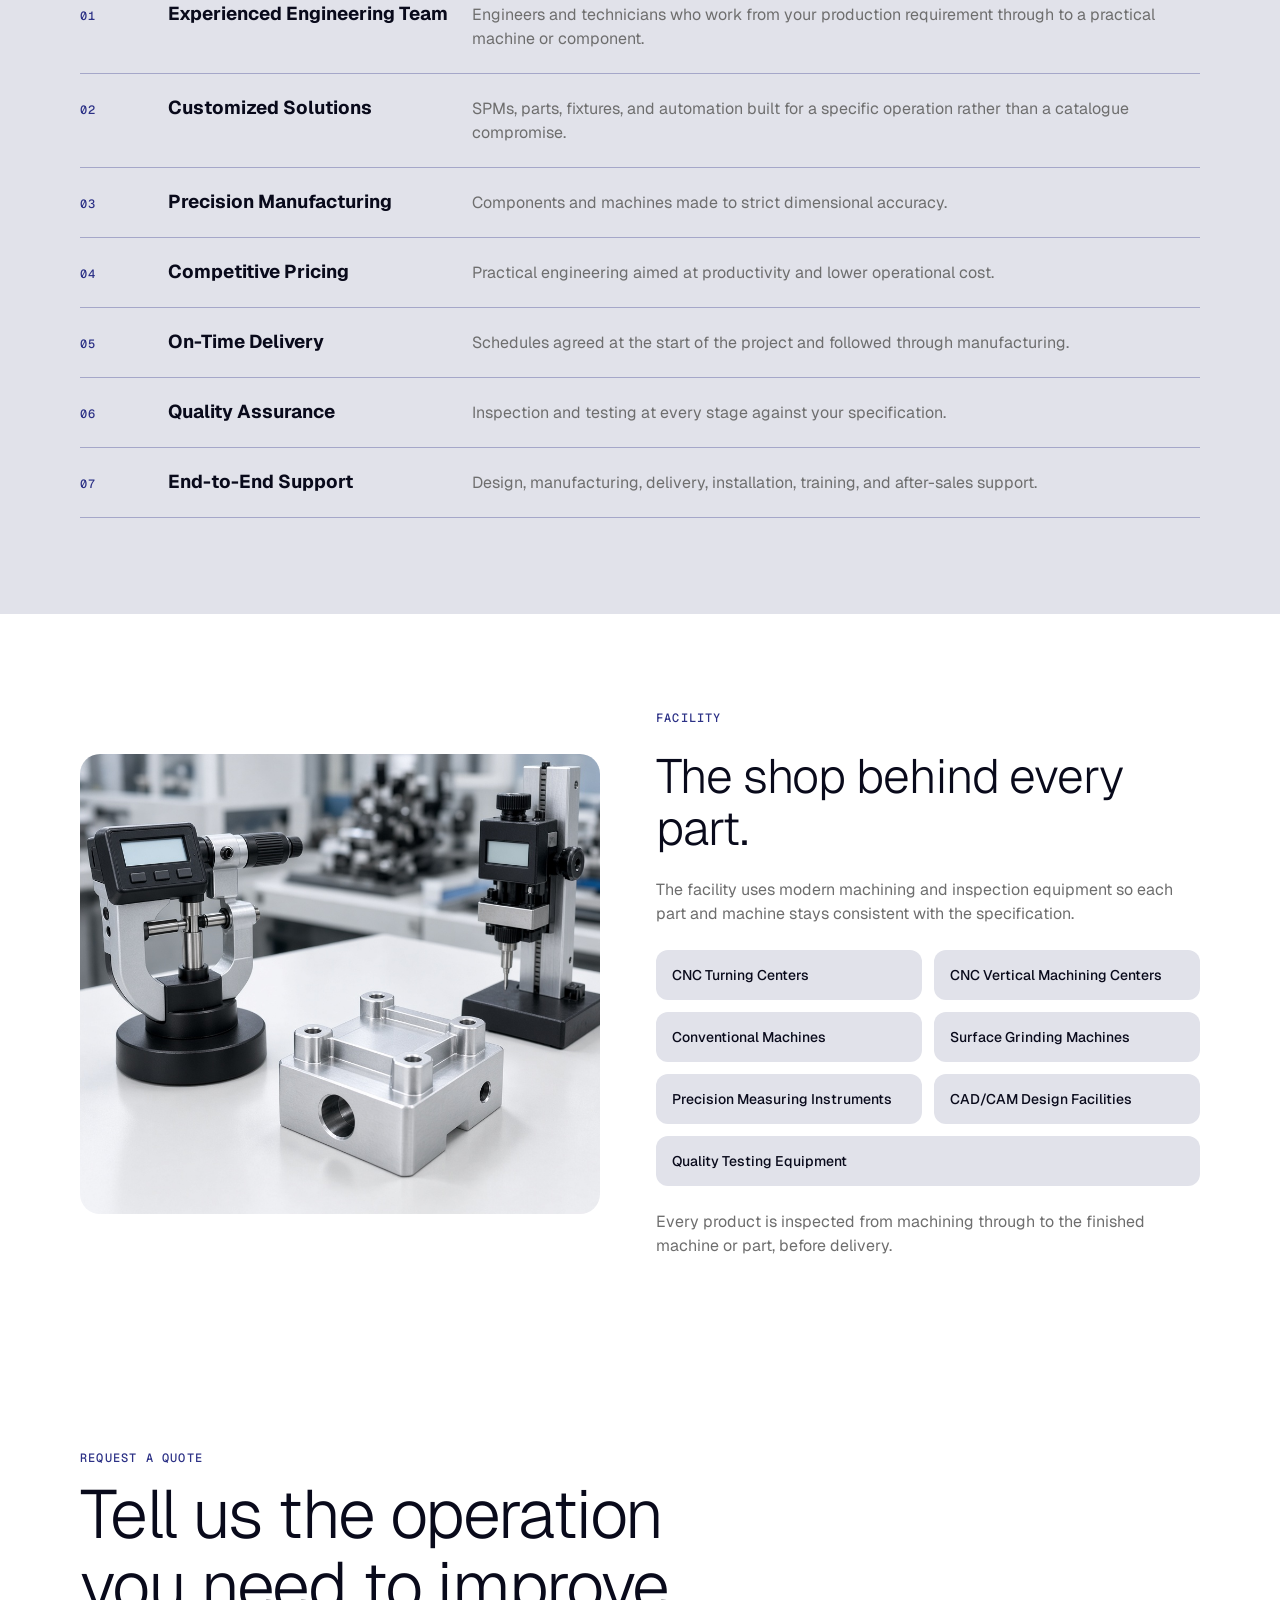
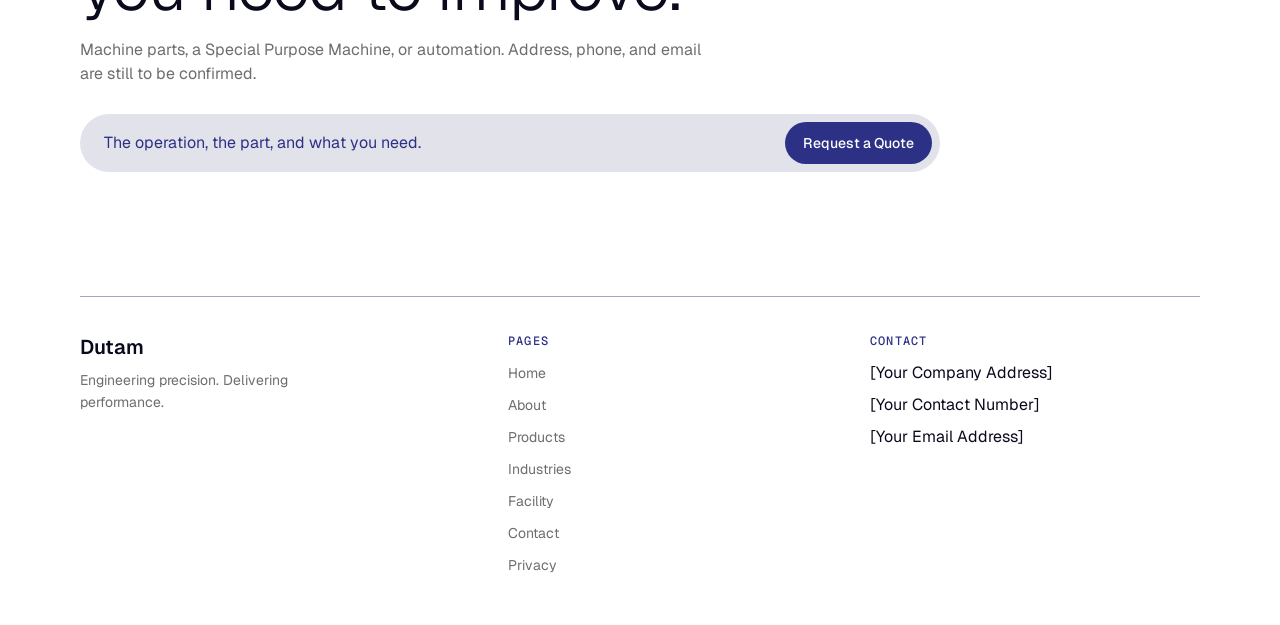
==== commit 14c14e9d: "Refactor content and styles across multiple pages; update titles and descriptions for clarity, enhan" ====
--- a/about.html
+++ b/about.html
@@ -24,7 +24,7 @@
     </div></section>
     <section class="section who"><div class="wrap">
       <div class="eyebrow">Who we are</div>
-      <h2 class="display" style="font-size:clamp(32px,4vw,40px);margin:12px 0 24px;letter-spacing:-0.8px">The same team from the requirement to the machine on your floor.</h2>
+      <h2>The same team from the requirement to the machine on your floor.</h2>
       <p>Founded with a vision to deliver world-class engineering solutions, Dutam Machineries specializes in manufacturing machine parts and Special Purpose Machines for diverse industries.</p>
       <p>We combine technical expertise, modern manufacturing technology, and strict quality control processes to produce reliable products that meet customer expectations.</p>
       <p>Our experienced team of engineers and technicians works closely with clients to understand their operational challenges and develop customized solutions that improve productivity and reduce operational costs.</p>
--- a/css/styles.css
+++ b/css/styles.css
@@ -9,9 +9,49 @@
   --line: rgba(9, 10, 27, 0.12);
   --pad: 80px;
   --max: 1280px;
+  --content: min(var(--max), calc(100% - var(--pad) * 2));
   --nav: 72px;
   --shadow: 0 10px 24px rgba(9, 10, 27, 0.06);
   --ease: cubic-bezier(0.22, 1, 0.36, 1);
+
+  --font: "Geist", sans-serif;
+  --font-mono: "Geist Mono", ui-monospace, monospace;
+
+  --text-hero: 68px;
+  --text-hero-lh: 72px;
+  --text-hero-tracking: -1.6px;
+
+  --text-h1: 48px;
+  --text-h1-lh: 52px;
+  --text-h1-tracking: -1.1px;
+
+  --text-h2: 40px;
+  --text-h2-lh: 48px;
+  --text-h2-tracking: -0.8px;
+
+  --text-h3: 28px;
+  --text-h3-lh: 34px;
+  --text-h3-tracking: -0.5px;
+
+  --text-h4: 20px;
+  --text-h4-lh: 28px;
+  --text-h4-tracking: -0.3px;
+
+  --text-body-lg: 18px;
+  --text-body-lg-lh: 28px;
+
+  --text-body: 16px;
+  --text-body-lh: 24px;
+
+  --text-body-sm: 14px;
+  --text-body-sm-lh: 22px;
+
+  --text-caption: 12px;
+  --text-caption-lh: 16px;
+  --text-caption-tracking: 1.2px;
+
+  --text-button: 14px;
+  --text-button-lh: 20px;
 }
 
 * { box-sizing: border-box; }
@@ -20,9 +60,10 @@
   margin: 0;
   color: var(--ink);
   background: var(--white);
-  font-family: "Geist", sans-serif;
+  font-family: var(--font);
+  font-size: var(--text-body);
   font-weight: 400;
-  line-height: 1.5;
+  line-height: var(--text-body-lh);
 }
 a { color: inherit; text-decoration: none; }
 button, input, select, textarea { font: inherit; color: inherit; }
@@ -32,21 +73,29 @@
 .page-enter { animation: rise 0.55s var(--ease) both; }
 
 .wrap {
-  width: min(var(--max), calc(100% - var(--pad) * 2));
+  width: var(--content);
   margin-inline: auto;
 }
-.eyebrow {
-  font-family: "Geist Mono", ui-monospace, monospace;
-  font-size: 12px;
-  font-weight: 500;
-  letter-spacing: 1.2px;
+.eyebrow,
+.kicker,
+.rail p,
+.panel-kicker,
+.cap .num,
+.step .num {
+  font-family: var(--font-mono);
+  font-size: var(--text-caption);
+  font-weight: 500;
+  line-height: var(--text-caption-lh);
+  letter-spacing: var(--text-caption-tracking);
   text-transform: uppercase;
   color: var(--navy);
 }
+.eyebrow { color: var(--navy); }
 .display {
+  font-size: var(--text-hero);
   font-weight: 300;
-  letter-spacing: -1.4px;
-  line-height: 1.05;
+  letter-spacing: var(--text-hero-tracking);
+  line-height: var(--text-hero-lh);
 }
 
 .site-header {
@@ -68,9 +117,10 @@
   box-shadow: 0 8px 24px rgba(9, 10, 27, 0.04);
 }
 .logo {
-  font-size: 18px;
+  font-size: var(--text-body-lg);
   font-weight: 600;
-  letter-spacing: -0.3px;
+  letter-spacing: var(--text-h4-tracking);
+  line-height: var(--text-body-lg-lh);
 }
 .nav-links {
   display: flex;
@@ -78,7 +128,8 @@
   align-items: center;
 }
 .nav-links a {
-  font-size: 14px;
+  font-size: var(--text-body-sm);
+  line-height: var(--text-body-sm-lh);
   color: var(--secondary);
   transition: color 0.2s var(--ease);
 }
@@ -125,8 +176,9 @@
   border: 0;
   background: var(--navy);
   color: var(--white);
-  font-size: 14px;
-  font-weight: 500;
+  font-size: var(--text-button);
+  font-weight: 500;
+  line-height: var(--text-button-lh);
   cursor: pointer;
   transition: background 0.2s var(--ease), transform 0.2s var(--ease), color 0.2s var(--ease);
 }
@@ -171,7 +223,7 @@
 .hero-statement {
   align-items: flex-end;
   background: #12141c center / cover no-repeat;
-  padding: 72px var(--pad) 56px;
+  padding: 72px 0 56px;
 }
 .hero-statement:after {
   background: linear-gradient(90deg, rgba(9, 10, 27, 0.78) 0%, rgba(9, 10, 27, 0.42) 46%, rgba(9, 10, 27, 0.12) 100%);
@@ -181,31 +233,42 @@
   z-index: 1;
 }
 .hero-copy { width: min(760px, 100%); padding: 48px 24px; }
-.hero-copy h1, .statement h1, .hero-navy h1 {
-  font-size: clamp(44px, 5vw, 68px);
+.hero-copy h1,
+.statement h1,
+.hero-navy h1,
+.bento-hero h1,
+.prose h1,
+.close h2 {
+  font-size: var(--text-hero);
   font-weight: 300;
-  letter-spacing: -1.8px;
-  line-height: 1.02;
-}
-.hero-copy p, .statement-note, .hero-navy .note {
-  font-size: 16px;
-  line-height: 1.5;
+  letter-spacing: var(--text-hero-tracking);
+  line-height: var(--text-hero-lh);
+}
+.hero-copy p,
+.statement-note,
+.hero-navy .note,
+.bento-hero-copy p:not(.eyebrow),
+.facility-copy p,
+.detail-lead,
+.contact-band .lead,
+.close p {
+  font-size: var(--text-body);
+  line-height: var(--text-body-lh);
 }
 .hero-copy p { margin: 22px auto 0; max-width: 560px; color: rgba(255, 255, 255, 0.92); }
 .hero-actions { display: flex; gap: 8px; justify-content: center; margin-top: 28px; flex-wrap: wrap; }
 .kicker {
-  font-family: "Geist Mono", ui-monospace, monospace;
-  font-size: 12px;
-  letter-spacing: 1.2px;
   margin-bottom: 18px;
   color: rgba(255, 255, 255, 0.86);
+  text-transform: none;
 }
 .statement {
   display: flex;
   flex-direction: column;
   justify-content: space-between;
   min-height: 520px;
-  width: 100%;
+  width: var(--content);
+  margin-inline: auto;
 }
 .statement h1 { max-width: 860px; }
 .statement-note { max-width: 340px; align-self: flex-end; color: rgba(255, 255, 255, 0.92); }
@@ -213,10 +276,19 @@
 .hero-navy {
   background: var(--navy);
   min-height: 760px;
-  padding: 64px var(--pad) 0;
+  padding: 64px 0 0;
   flex-direction: column;
 }
-.hero-navy .note { max-width: 340px; margin-top: 56px; }
+.hero-navy h1 {
+  width: var(--content);
+  margin-inline: auto;
+}
+.hero-navy .note {
+  max-width: 340px;
+  margin-top: 56px;
+  margin-left: calc((100% - var(--content)) / 2);
+  margin-right: auto;
+}
 .mosaic-clip {
   margin-top: auto;
   height: 250px;
@@ -246,13 +318,17 @@
 .section.tight { padding: 72px 0; }
 .section.tint { background: var(--blue-50); }
 .section-head { margin-bottom: 40px; }
-.section-head h2 {
+.section-head h2,
+.facility-copy h2,
+.contact-band h1,
+.thanks h2 {
   margin-top: 12px;
-  font-size: clamp(36px, 4vw, 48px);
+  font-size: var(--text-h1);
   font-weight: 300;
-  letter-spacing: -1.1px;
-  line-height: 1.08;
-}
+  letter-spacing: var(--text-h1-tracking);
+  line-height: var(--text-h1-lh);
+}
+.thanks h2 { margin-top: 0; margin-bottom: 8px; }
 
 .panel {
   display: grid;
@@ -265,15 +341,7 @@
   color: var(--ink);
 }
 .rail { padding-top: 8px; display: flex; flex-direction: column; gap: 4px; }
-.rail p {
-  margin: 0 0 4px;
-  font-family: "Geist Mono", ui-monospace, monospace;
-  font-size: 11px;
-  font-weight: 500;
-  letter-spacing: 1.2px;
-  text-transform: uppercase;
-  color: var(--navy);
-}
+.rail p { margin: 0 0 4px; }
 .rail button {
   width: 100%;
   border: 0;
@@ -281,8 +349,9 @@
   border-radius: 8px;
   padding: 10px 12px;
   text-align: left;
-  font-size: 14px;
+  font-size: var(--text-body-sm);
   font-weight: 400;
+  line-height: var(--text-body-sm-lh);
   color: var(--secondary);
   cursor: pointer;
 }
@@ -292,35 +361,43 @@
   font-weight: 500;
 }
 .panel-main { display: flex; flex-direction: column; gap: 16px; min-width: 0; }
-.panel-kicker {
+.panel-kicker { margin: 0; }
+.panel h2,
+.detail h2 {
   margin: 0;
-  font-family: "Geist Mono", ui-monospace, monospace;
-  font-size: 11px;
-  font-weight: 500;
-  letter-spacing: 1.2px;
-  text-transform: uppercase;
-  color: var(--navy);
-}
-.panel h2 {
+  font-size: var(--text-h2);
+  font-weight: 300;
+  line-height: var(--text-h2-lh);
+  letter-spacing: var(--text-h2-tracking);
+}
+.panel-main > p,
+.facility-note,
+.tile p,
+.mini-points p {
   margin: 0;
-  font-size: 40px;
-  font-weight: 300;
-  line-height: 48px;
-  letter-spacing: 0;
-}
-.panel-main > p { margin: 0; font-size: 15px; line-height: 22px; color: var(--secondary); }
+  font-size: var(--text-body-sm);
+  line-height: var(--text-body-sm-lh);
+  color: var(--secondary);
+}
 .mini-points { display: grid; grid-template-columns: repeat(3, minmax(0, 1fr)); gap: 16px; align-items: stretch; }
 .mini-points div { background: var(--white); border-radius: 12px; padding: 16px; }
 .mini-points span {
   display: block;
-  font-family: "Geist Mono", ui-monospace, monospace;
-  font-size: 12px;
-  font-weight: 500;
+  font-family: var(--font-mono);
+  font-size: var(--text-caption);
+  font-weight: 500;
+  line-height: var(--text-caption-lh);
   color: var(--navy);
   margin-bottom: 6px;
 }
-.mini-points strong { display: block; font-size: 16px; font-weight: 500; color: var(--ink); }
-.mini-points p { margin: 6px 0 0; font-size: 13px; line-height: 1.35; color: var(--secondary); }
+.mini-points strong {
+  display: block;
+  font-size: var(--text-body);
+  font-weight: 500;
+  line-height: var(--text-body-lh);
+  color: var(--ink);
+}
+.mini-points p { margin: 6px 0 0; }
 .panel-photo {
   width: 380px;
   height: 280px;
@@ -345,19 +422,36 @@
   box-shadow: var(--shadow);
   background: #d7d9e4;
 }
-.card h3, .cap h3 { font-size: 16px; font-weight: 500; margin-top: 8px; }
-.card p, .cap p, .quote p, .faq p { color: var(--secondary); font-size: 14px; margin-top: 8px; }
+.card h3,
+.cap h3,
+.step h3,
+.faq h3 {
+  font-size: var(--text-body);
+  font-weight: 500;
+  line-height: var(--text-body-lh);
+  margin-top: 8px;
+}
+.card p,
+.cap p,
+.quote p,
+.faq p,
+.step p,
+.quote footer,
+.footer .tag,
+.footer a,
+.hint,
+.form-actions p,
+.thanks p {
+  color: var(--secondary);
+  font-size: var(--text-body-sm);
+  line-height: var(--text-body-sm-lh);
+}
+.card p, .cap p, .quote p, .faq p { margin-top: 8px; }
 .cap-grid { display: grid; grid-template-columns: repeat(4, 1fr); gap: 16px; }
-.cap .num, .step .num {
-  font-family: "Geist Mono", ui-monospace, monospace;
-  font-size: 12px;
-  letter-spacing: 0.8px;
-  color: var(--navy);
-}
+.cap .num, .step .num { color: var(--navy); }
 .steps { display: grid; grid-template-columns: repeat(5, 1fr); gap: 16px; }
 .step { padding: 18px; min-height: 140px; }
-.step h3 { font-size: 16px; font-weight: 500; margin: 10px 0 6px; }
-.step p { color: var(--secondary); font-size: 14px; }
+.step h3 { margin: 10px 0 6px; }
 .process-photo {
   margin-top: 28px;
   height: 280px;
@@ -365,25 +459,20 @@
   background: #ddd center / cover no-repeat;
 }
 .quotes { display: grid; grid-template-columns: 1fr 1fr; gap: 16px; }
-.quote footer { margin-top: 18px; font-size: 14px; font-weight: 500; }
+.quote footer { margin-top: 18px; font-weight: 500; color: var(--ink); }
 
 .columns { display: grid; grid-template-columns: 1fr 1fr; gap: 64px; }
 .rule-list { list-style: none; margin: 18px 0 0; padding: 0; }
 .rule-list li {
   padding: 16px 0;
   border-bottom: 1px solid var(--blue-200);
-  font-size: 18px;
-  font-weight: 500;
+  font-size: var(--text-body-lg);
+  font-weight: 500;
+  line-height: var(--text-body-lg-lh);
   transition: padding-left 0.25s var(--ease), color 0.25s var(--ease);
 }
 .rule-list li:hover { padding-left: 8px; color: var(--navy); }
 .detail-lead { max-width: 720px; color: var(--secondary); margin-top: 16px; }
-.detail h2 {
-  font-size: clamp(32px, 3vw, 40px);
-  font-weight: 300;
-  letter-spacing: -0.8px;
-  line-height: 1.15;
-}
 
 .work {
   display: grid;
@@ -404,8 +493,9 @@
   text-align: left;
   cursor: pointer;
   color: var(--ink);
-  font-size: 18px;
-  font-weight: 500;
+  font-size: var(--text-body-lg);
+  font-weight: 500;
+  line-height: var(--text-body-lg-lh);
   transition: background 0.2s var(--ease), border-radius 0.2s var(--ease), padding 0.2s var(--ease);
 }
 .work-row .chev { transition: transform 0.25s var(--ease); color: var(--navy); }
@@ -418,14 +508,6 @@
   box-shadow: var(--shadow);
 }
 .work-row .end { display: flex; align-items: center; gap: 10px; }
-.thumb {
-  width: 92px;
-  height: 70px;
-  border-radius: 12px;
-  background: #ccc center / cover no-repeat;
-  transform: rotate(-7deg);
-  box-shadow: var(--shadow);
-}
 .bubble {
   width: 32px;
   height: 32px;
@@ -462,18 +544,10 @@
 .bento-hero-inner { position: relative; z-index: 1; padding: 120px 0 76px; }
 .bento-hero-copy { max-width: 640px; }
 .bento-hero .eyebrow { color: rgba(255, 255, 255, 0.82); }
-.bento-hero h1 {
-  margin-top: 16px;
-  font-size: 64px;
-  font-weight: 300;
-  letter-spacing: -1.6px;
-  line-height: 1.05;
-}
+.bento-hero h1 { margin-top: 16px; }
 .bento-hero-copy p:not(.eyebrow) {
   margin-top: 18px;
   max-width: 520px;
-  font-size: 17px;
-  line-height: 1.5;
   color: rgba(255, 255, 255, 0.88);
 }
 .bento-hero .btn { margin-top: 28px; }
@@ -484,48 +558,75 @@
   gap: 16px;
 }
 .tile {
-  position: relative;
   grid-column: span 2;
-  min-height: 340px;
+  display: flex;
+  flex-direction: row;
+  align-items: flex-end;
+  justify-content: space-between;
+  gap: 20px;
+  min-height: 0;
+  padding: 28px;
   border-radius: 28px;
-  overflow: hidden;
-  background: #1c1e27;
-  color: var(--white);
-}
-.tile-wide { grid-column: span 4; min-height: 460px; }
-.tile img {
-  position: absolute;
-  inset: 0;
+  background: var(--white);
+  color: var(--ink);
+  box-shadow: 0 1px 0 rgba(9, 10, 27, 0.04);
+  transition: transform 0.35s var(--ease), box-shadow 0.35s var(--ease);
+}
+.tile-wide { grid-column: span 4; }
+.tile:hover,
+.tile:focus-within {
+  transform: translateY(-3px);
+  box-shadow: var(--shadow);
+}
+.tile-mark {
+  width: 140px;
+  height: 140px;
+  border-radius: 0;
+  overflow: visible;
+  flex-shrink: 0;
+  background: transparent;
+  flex-shrink: 0;
+  order: 2;
+}
+.tile-wide .tile-mark {
+  width: 156px;
+  height: 156px;
+}
+.tile-mark img {
   width: 100%;
   height: 100%;
   max-width: none;
-  object-fit: cover;
-  transition: transform 0.7s var(--ease);
-}
-.tile:hover img,
-.tile:focus-within img { transform: scale(1.045); }
-.tile div {
-  position: absolute;
-  left: 0;
-  right: 0;
-  bottom: 0;
-  z-index: 1;
-  padding: 28px;
-  background: linear-gradient(180deg, rgba(9, 10, 27, 0) 0%, rgba(9, 10, 27, 0.78) 72%);
-}
-.tile h2 {
-  font-size: 28px;
-  font-weight: 500;
-  letter-spacing: -0.5px;
-  line-height: 1.15;
-}
-.tile-wide h2 { font-size: 40px; font-weight: 300; letter-spacing: -0.8px; }
+  object-fit: contain;
+  object-position: right bottom;
+  display: block;
+  transition: transform 0.45s var(--ease);
+}
+.tile:hover .tile-mark img,
+.tile:focus-within .tile-mark img {
+  transform: scale(1.04);
+}
+.tile-copy {
+  display: flex;
+  flex-direction: column;
+  gap: 8px;
+  flex: 1;
+  min-width: 0;
+  order: 1;
+}
+.tile h2,
+.tile-wide h2 {
+  font-size: var(--text-h3);
+  font-weight: 500;
+  letter-spacing: var(--text-h3-tracking);
+  line-height: var(--text-h3-lh);
+  color: var(--ink);
+}
 .tile p {
-  margin-top: 8px;
+  margin: 0;
   max-width: 460px;
-  font-size: 15px;
-  line-height: 1.45;
-  color: rgba(255, 255, 255, 0.88);
+  font-size: var(--text-body-sm);
+  line-height: var(--text-body-sm-lh);
+  color: var(--secondary);
 }
 
 .why-row, .equip {
@@ -537,11 +638,18 @@
   align-items: baseline;
 }
 .why-row span, .equip span {
-  font-family: "Geist Mono", ui-monospace, monospace;
+  font-family: var(--font-mono);
   color: var(--navy);
-  font-size: 13px;
-}
-.why-row p { color: var(--secondary); }
+  font-size: var(--text-caption);
+  font-weight: 500;
+  line-height: var(--text-caption-lh);
+  letter-spacing: var(--text-caption-tracking);
+}
+.why-row p {
+  color: var(--secondary);
+  font-size: var(--text-body);
+  line-height: var(--text-body-lh);
+}
 .facility-split {
   display: grid;
   grid-template-columns: minmax(240px, 520px) minmax(0, 1fr);
@@ -561,22 +669,8 @@
   flex-direction: column;
   gap: 24px;
 }
-.facility-copy h2 {
-  font-size: 44px;
-  font-weight: 300;
-  letter-spacing: -1.1px;
-  line-height: 52px;
-}
-.facility-copy p {
-  margin: 0;
-  color: var(--secondary);
-  font-size: 16px;
-  line-height: 26px;
-}
-.facility-note {
-  font-size: 15px;
-  line-height: 22px;
-}
+.facility-copy h2 { margin-top: 0; }
+.facility-copy p { margin: 0; color: var(--secondary); }
 .equip-grid {
   display: grid;
   grid-template-columns: 1fr 1fr;
@@ -589,20 +683,14 @@
   background: var(--blue-50);
   border-radius: 12px;
   padding: 14px 16px;
-  font-size: 15px;
-  font-weight: 500;
-  line-height: 20px;
+  font-size: var(--text-body-sm);
+  font-weight: 500;
+  line-height: var(--text-body-sm-lh);
   color: var(--ink);
 }
 .equip-grid li.span { grid-column: 1 / -1; }
 
-.close h2 {
-  font-size: clamp(40px, 5vw, 56px);
-  font-weight: 300;
-  letter-spacing: -1.4px;
-  line-height: 1.05;
-  margin: 12px 0 16px;
-}
+.close h2 { margin: 12px 0 16px; }
 .close p { max-width: 640px; color: var(--secondary); }
 .ask {
   margin-top: 28px;
@@ -621,6 +709,8 @@
   background: transparent;
   outline: none;
   min-width: 0;
+  font-size: var(--text-body);
+  line-height: var(--text-body-lh);
 }
 .ask input::placeholder { color: var(--navy); }
 
@@ -630,20 +720,18 @@
   gap: 48px;
   align-items: start;
 }
-.contact-band h1 {
-  font-size: clamp(40px, 4vw, 48px);
-  font-weight: 300;
-  letter-spacing: -1.1px;
-  line-height: 1.08;
-  margin: 12px 0 16px;
-}
+.contact-band h1 { margin: 12px 0 16px; }
 .contact-band .lead { color: var(--secondary); max-width: 420px; }
 .details { margin-top: 28px; display: grid; gap: 8px; }
 .form-card { padding: 28px; }
 .form-grid { display: grid; grid-template-columns: 1fr 1fr; gap: 16px; margin-top: 18px; }
 .field { display: grid; gap: 8px; }
 .field.wide { grid-column: 1 / -1; }
-.field span { font-size: 13px; font-weight: 500; }
+.field span {
+  font-size: var(--text-body-sm);
+  font-weight: 500;
+  line-height: var(--text-body-sm-lh);
+}
 .field input, .field select, .field textarea {
   width: 100%;
   background: var(--white);
@@ -651,6 +739,8 @@
   border-radius: 12px;
   padding: 14px 14px;
   outline: none;
+  font-size: var(--text-body);
+  line-height: var(--text-body-lh);
   transition: border-color 0.2s var(--ease), box-shadow 0.2s var(--ease);
 }
 .field textarea { min-height: 120px; resize: vertical; }
@@ -658,30 +748,41 @@
   border-color: var(--navy);
   box-shadow: 0 0 0 4px rgba(44, 49, 134, 0.12);
 }
-.hint { color: var(--secondary); font-size: 12px; margin-top: 4px; }
+.hint { margin-top: 4px; }
 .form-actions { display: flex; align-items: center; justify-content: space-between; gap: 16px; margin-top: 8px; }
-.form-actions p, .thanks p { color: var(--secondary); font-size: 13px; }
-.thanks h2 { font-size: 32px; font-weight: 300; letter-spacing: -0.6px; margin-bottom: 8px; }
 .faq-list { display: grid; gap: 12px; }
-.faq h3 { font-size: 16px; font-weight: 500; }
 
 .footer { padding: 28px 0 48px; }
 .footer .rule { height: 1px; background: var(--blue-200); margin-bottom: 36px; }
 .footer-row { display: grid; grid-template-columns: 1.2fr 1fr 1fr; gap: 32px; }
-.footer strong { display: block; font-size: 20px; font-weight: 600; }
-.footer .tag { color: var(--secondary); margin-top: 8px; max-width: 240px; }
+.footer strong {
+  display: block;
+  font-size: var(--text-h4);
+  font-weight: 600;
+  line-height: var(--text-h4-lh);
+  letter-spacing: var(--text-h4-tracking);
+}
+.footer .tag { margin-top: 8px; max-width: 240px; }
 .footer ul { list-style: none; margin: 12px 0 0; padding: 0; display: grid; gap: 8px; }
-.footer a { color: var(--secondary); transition: color 0.2s var(--ease); }
+.footer a { transition: color 0.2s var(--ease); }
 .footer a:hover { color: var(--ink); }
 .prose { max-width: 760px; }
-.prose h1 {
-  font-size: clamp(48px, 6vw, 64px);
+.prose h1 { margin: 12px 0 24px; }
+.prose p,
+.who p {
+  max-width: 760px;
+  color: var(--secondary);
+  margin-bottom: 16px;
+  font-size: var(--text-body-lg);
+  line-height: var(--text-body-lg-lh);
+}
+.who h2 {
+  margin: 12px 0 24px;
+  font-size: var(--text-h2);
   font-weight: 300;
-  letter-spacing: -1.6px;
-  margin: 12px 0 24px;
-}
-.prose p { font-size: 18px; color: var(--secondary); margin-bottom: 16px; }
-.who p { max-width: 760px; color: var(--secondary); margin-bottom: 16px; font-size: 18px; }
+  letter-spacing: var(--text-h2-tracking);
+  line-height: var(--text-h2-lh);
+}
 
 @keyframes rise {
   from { opacity: 0; transform: translateY(10px); }
@@ -693,7 +794,15 @@
 }
 
 @media (max-width: 980px) {
-  :root { --pad: 24px; }
+  :root {
+    --pad: 24px;
+    --text-hero: 48px;
+    --text-hero-lh: 52px;
+    --text-h1: 40px;
+    --text-h1-lh: 48px;
+    --text-h2: 32px;
+    --text-h2-lh: 40px;
+  }
   .menu-btn { display: grid; place-items: center; }
   .nav-links {
     position: absolute;
@@ -715,10 +824,9 @@
     grid-template-columns: 1fr;
   }
   .bento { grid-template-columns: 1fr 1fr; }
-  .tile, .tile-wide { grid-column: span 1; min-height: 300px; }
-  .tile-wide { grid-column: span 2; min-height: 380px; }
+  .tile, .tile-wide { grid-column: span 1; }
+  .tile-wide { grid-column: span 2; }
   .bento-hero { min-height: 560px; }
-  .bento-hero h1 { font-size: 48px; }
   .why-row { grid-template-columns: 48px 1fr; }
   .why-row p { grid-column: 2; }
   .mosaic { transform: scale(0.62); transform-origin: top center; }
@@ -728,12 +836,17 @@
 }
 
 @media (max-width: 640px) {
+  :root {
+    --text-hero: 40px;
+    --text-hero-lh: 44px;
+    --text-h1: 36px;
+    --text-h1-lh: 42px;
+    --text-h2: 28px;
+    --text-h2-lh: 34px;
+  }
   .card-grid, .cap-grid { grid-template-columns: 1fr; }
   .bento { grid-template-columns: 1fr; }
-  .tile, .tile-wide { grid-column: span 1; min-height: 280px; }
-  .tile h2, .tile-wide h2 { font-size: 28px; }
-  .bento-hero h1 { font-size: 40px; }
-  .facility-copy h2 { font-size: 36px; line-height: 42px; }
+  .tile, .tile-wide { grid-column: span 1; }
   .equip-grid { grid-template-columns: 1fr; }
   .panel-photo { width: 100%; height: 240px; }
   .statement { min-height: 420px; }
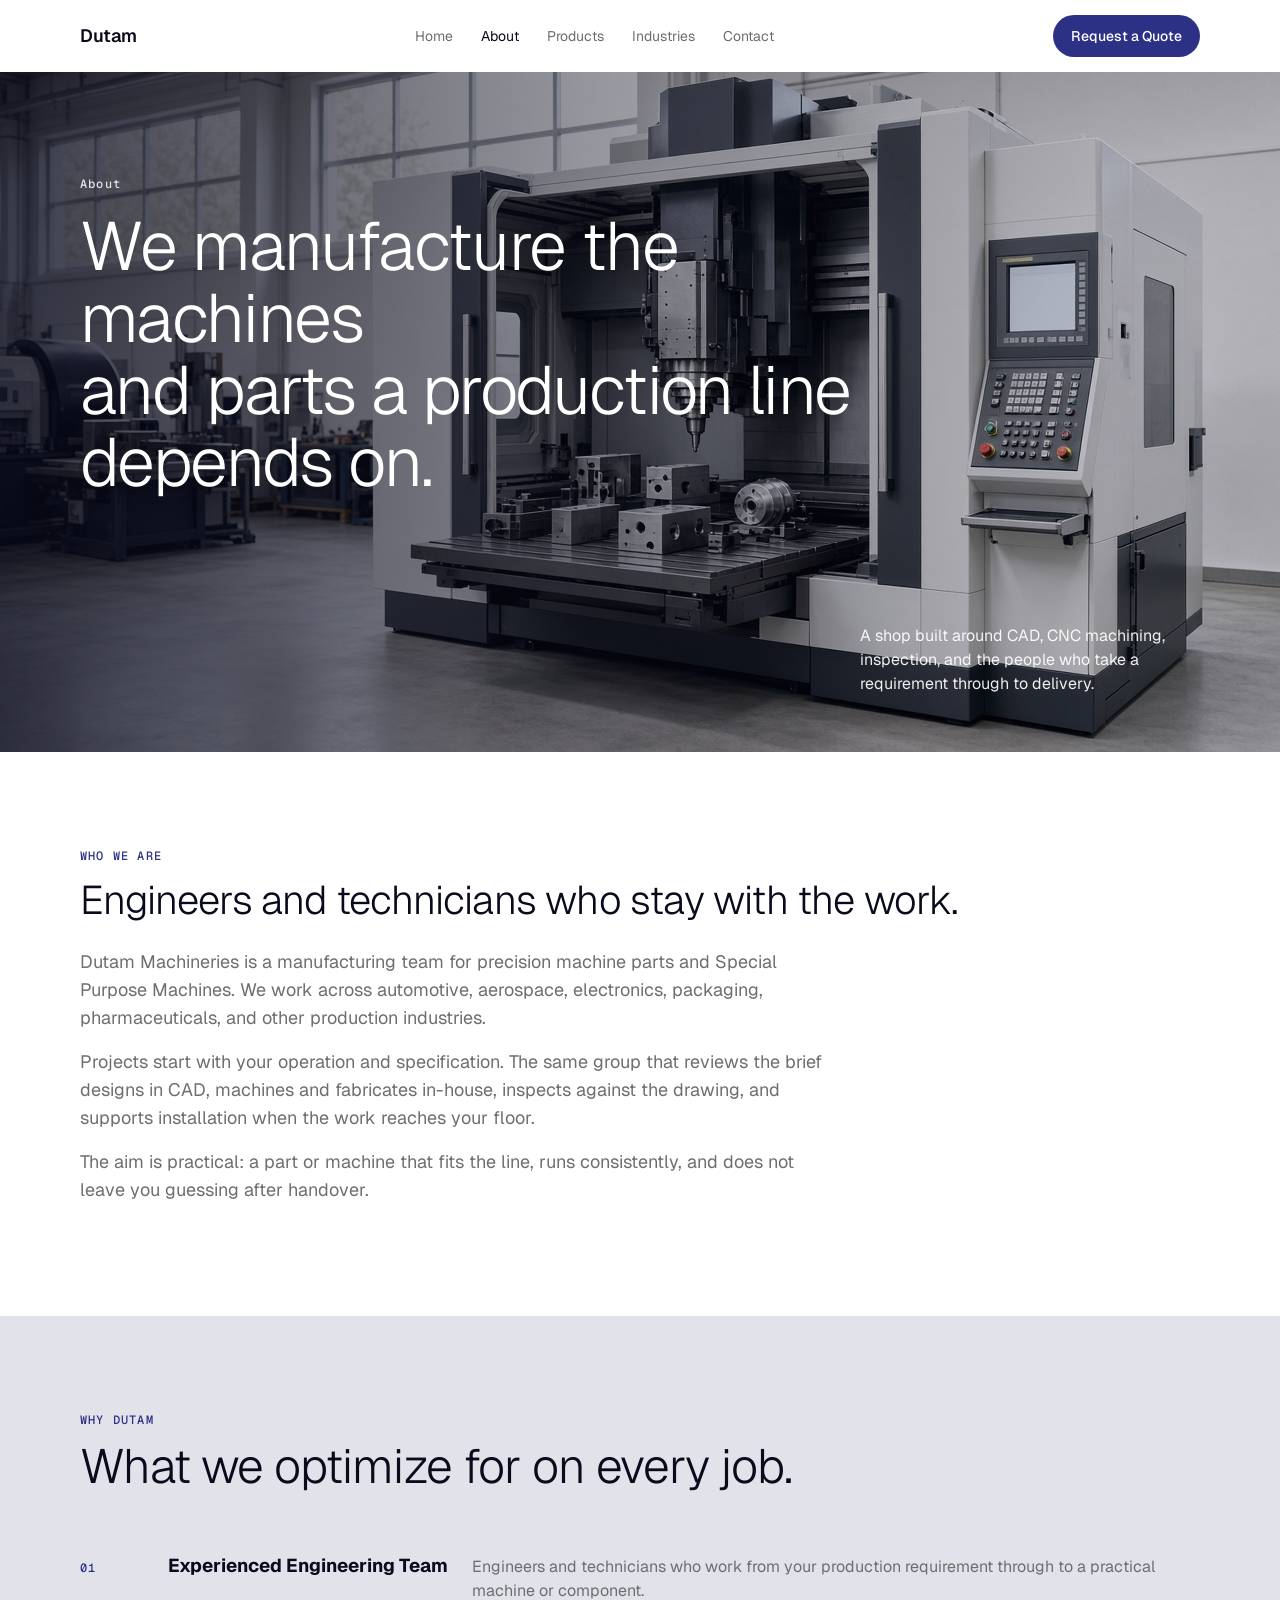
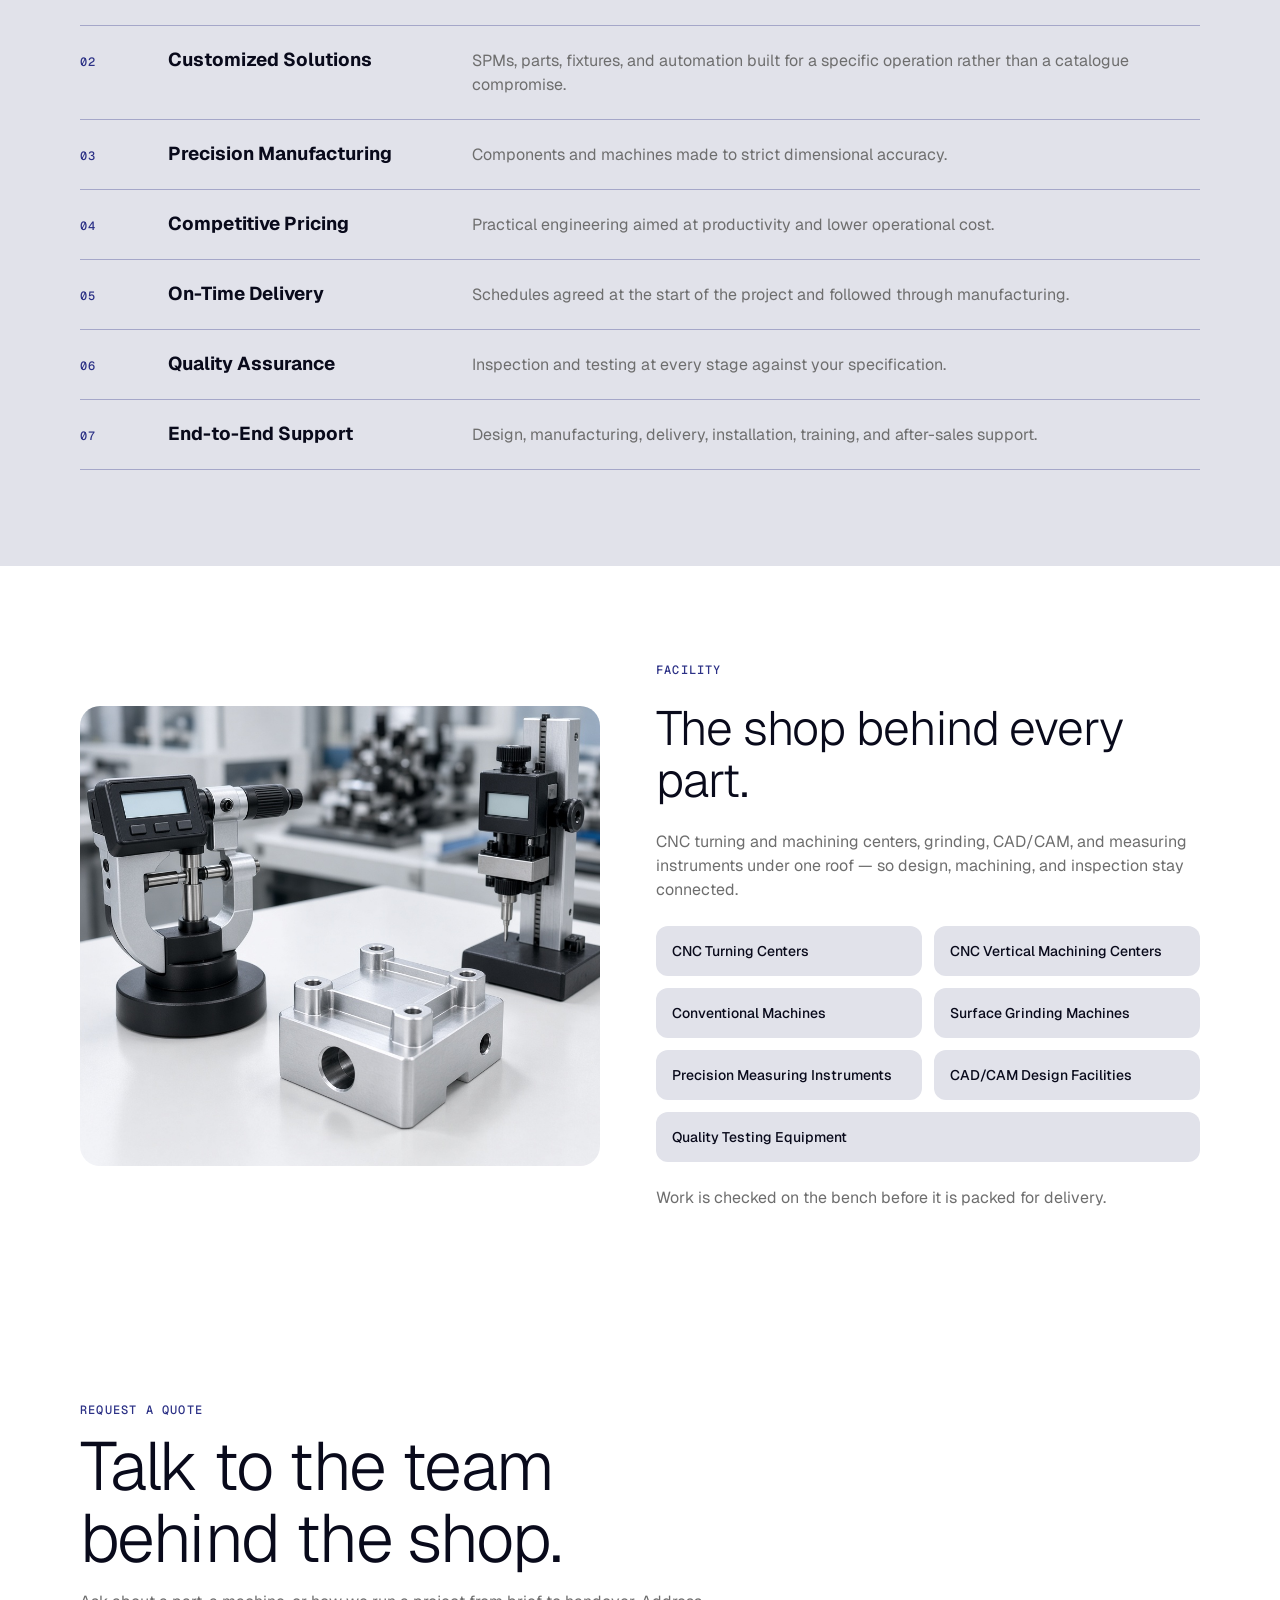
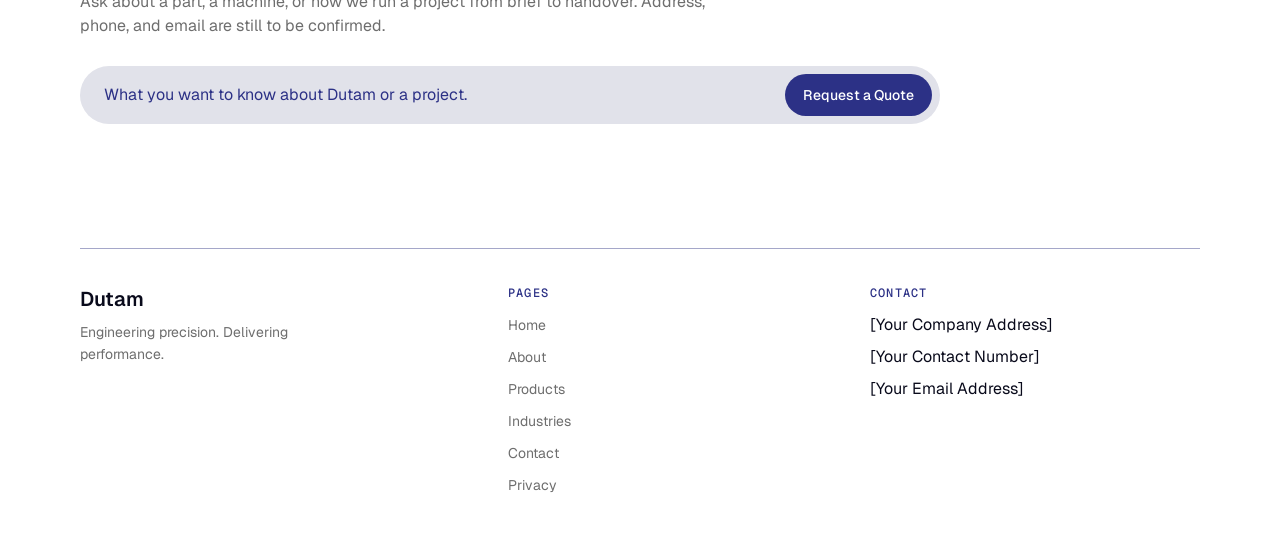
==== commit 5c5ec27d: "Refactor content across multiple pages to enhance clarity and consistency; update navigation links f" ====
--- a/about.html
+++ b/about.html
@@ -13,24 +13,24 @@
 <body class="page-enter">
 <header class="site-header">
     <a class="logo" href="index.html">Dutam</a>
-    <nav class="nav-links" aria-label="Primary"><a href="index.html">Home</a><a href="about.html" class="active">About</a><a href="services.html">Products</a><a href="industries.html">Industries</a><a href="facility.html">Facility</a><a href="contact.html">Contact</a></nav>
+    <nav class="nav-links" aria-label="Primary"><a href="index.html">Home</a><a href="about.html" class="active">About</a><a href="services.html">Products</a><a href="industries.html">Industries</a><a href="contact.html">Contact</a></nav>
     <a class="btn header-cta" href="contact.html">Request a Quote</a>
     <button class="menu-btn" aria-label="Open menu" aria-expanded="false"><span></span></button>
   </header>
 <main>
     <section class="hero-statement" style="background-image:url('images/shop.jpg')"><div class="statement">
       <div><div class="kicker">About</div><h1>We manufacture the machines<br>and parts a production line<br>depends on.</h1></div>
-      <p class="statement-note">Dutam Machineries manufactures machine parts and Special Purpose Machines for diverse industries, with precision engineering, quality control, and end-to-end support.</p>
+      <p class="statement-note">A shop built around CAD, CNC machining, inspection, and the people who take a requirement through to delivery.</p>
     </div></section>
     <section class="section who"><div class="wrap">
       <div class="eyebrow">Who we are</div>
-      <h2>The same team from the requirement to the machine on your floor.</h2>
-      <p>Founded with a vision to deliver world-class engineering solutions, Dutam Machineries specializes in manufacturing machine parts and Special Purpose Machines for diverse industries.</p>
-      <p>We combine technical expertise, modern manufacturing technology, and strict quality control processes to produce reliable products that meet customer expectations.</p>
-      <p>Our experienced team of engineers and technicians works closely with clients to understand their operational challenges and develop customized solutions that improve productivity and reduce operational costs.</p>
+      <h2>Engineers and technicians who stay with the work.</h2>
+      <p>Dutam Machineries is a manufacturing team for precision machine parts and Special Purpose Machines. We work across automotive, aerospace, electronics, packaging, pharmaceuticals, and other production industries.</p>
+      <p>Projects start with your operation and specification. The same group that reviews the brief designs in CAD, machines and fabricates in-house, inspects against the drawing, and supports installation when the work reaches your floor.</p>
+      <p>The aim is practical: a part or machine that fits the line, runs consistently, and does not leave you guessing after handover.</p>
     </div></section>
     <section class="section tint"><div class="wrap">
-      <div class="section-head"><div class="eyebrow">Why Dutam</div><h2>The same team from requirement to support.</h2></div>
+      <div class="section-head"><div class="eyebrow">Why Dutam</div><h2>What we optimize for on every job.</h2></div>
       <article class="why-row"><span>01</span><h3>Experienced Engineering Team</h3><p>Engineers and technicians who work from your production requirement through to a practical machine or component.</p></article><article class="why-row"><span>02</span><h3>Customized Solutions</h3><p>SPMs, parts, fixtures, and automation built for a specific operation rather than a catalogue compromise.</p></article><article class="why-row"><span>03</span><h3>Precision Manufacturing</h3><p>Components and machines made to strict dimensional accuracy.</p></article><article class="why-row"><span>04</span><h3>Competitive Pricing</h3><p>Practical engineering aimed at productivity and lower operational cost.</p></article><article class="why-row"><span>05</span><h3>On-Time Delivery</h3><p>Schedules agreed at the start of the project and followed through manufacturing.</p></article><article class="why-row"><span>06</span><h3>Quality Assurance</h3><p>Inspection and testing at every stage against your specification.</p></article><article class="why-row"><span>07</span><h3>End-to-End Support</h3><p>Design, manufacturing, delivery, installation, training, and after-sales support.</p></article>
     </div></section>
     <section class="section"><div class="wrap facility-split">
@@ -38,7 +38,7 @@
       <div class="facility-copy">
         <div class="eyebrow">Facility</div>
         <h2>The shop behind every part.</h2>
-        <p>The facility uses modern machining and inspection equipment so each part and machine stays consistent with the specification.</p>
+        <p>CNC turning and machining centers, grinding, CAD/CAM, and measuring instruments under one roof — so design, machining, and inspection stay connected.</p>
         <ul class="equip-grid">
           <li>CNC Turning Centers</li>
           <li>CNC Vertical Machining Centers</li>
@@ -48,22 +48,22 @@
           <li>CAD/CAM Design Facilities</li>
           <li class="span">Quality Testing Equipment</li>
         </ul>
-        <p class="facility-note">Every product is inspected from machining through to the finished machine or part, before delivery.</p>
+        <p class="facility-note">Work is checked on the bench before it is packed for delivery.</p>
       </div>
     </div></section>
     <section class="section close"><div class="wrap">
     <div class="eyebrow">Request a quote</div>
-    <h2 class="display">Tell us the operation<br>you need to improve.</h2>
-    <p>Machine parts, a Special Purpose Machine, or automation. Address, phone, and email are still to be confirmed.</p>
+    <h2 class="display">Talk to the team<br>behind the shop.</h2>
+    <p>Ask about a part, a machine, or how we run a project from brief to handover. Address, phone, and email are still to be confirmed.</p>
     <form class="ask" action="contact.html" method="get">
-      <input name="note" placeholder="The operation, the part, and what you need." aria-label="The operation, the part, and what you need.">
+      <input name="note" placeholder="What you want to know about Dutam or a project." aria-label="What you want to know about Dutam or a project.">
       <button class="btn" type="submit">Request a Quote</button>
     </form>
   </div></section>
   </main>
 <footer class="footer"><div class="wrap"><div class="rule"></div><div class="footer-row">
     <div><strong>Dutam</strong><p class="tag">Engineering precision. Delivering performance.</p></div>
-    <div><div class="eyebrow">Pages</div><ul><li><a href="index.html">Home</a></li><li><a href="about.html">About</a></li><li><a href="services.html">Products</a></li><li><a href="industries.html">Industries</a></li><li><a href="facility.html">Facility</a></li><li><a href="contact.html">Contact</a></li><li><a href="privacy.html">Privacy</a></li></ul></div>
+    <div><div class="eyebrow">Pages</div><ul><li><a href="index.html">Home</a></li><li><a href="about.html">About</a></li><li><a href="services.html">Products</a></li><li><a href="industries.html">Industries</a></li><li><a href="contact.html">Contact</a></li><li><a href="privacy.html">Privacy</a></li></ul></div>
     <div><div class="eyebrow">Contact</div><ul><li>[Your Company Address]</li><li>[Your Contact Number]</li><li>[Your Email Address]</li></ul></div>
   </div></div></footer>
 <script src="js/main.js"></script>
--- a/css/styles.css
+++ b/css/styles.css
@@ -397,7 +397,10 @@
   line-height: var(--text-body-lh);
   color: var(--ink);
 }
-.mini-points p { margin: 6px 0 0; }
+.mini-points p {
+  margin: 6px 0 0;
+  min-height: calc(2 * var(--text-body-sm-lh));
+}
 .panel-photo {
   width: 380px;
   height: 280px;
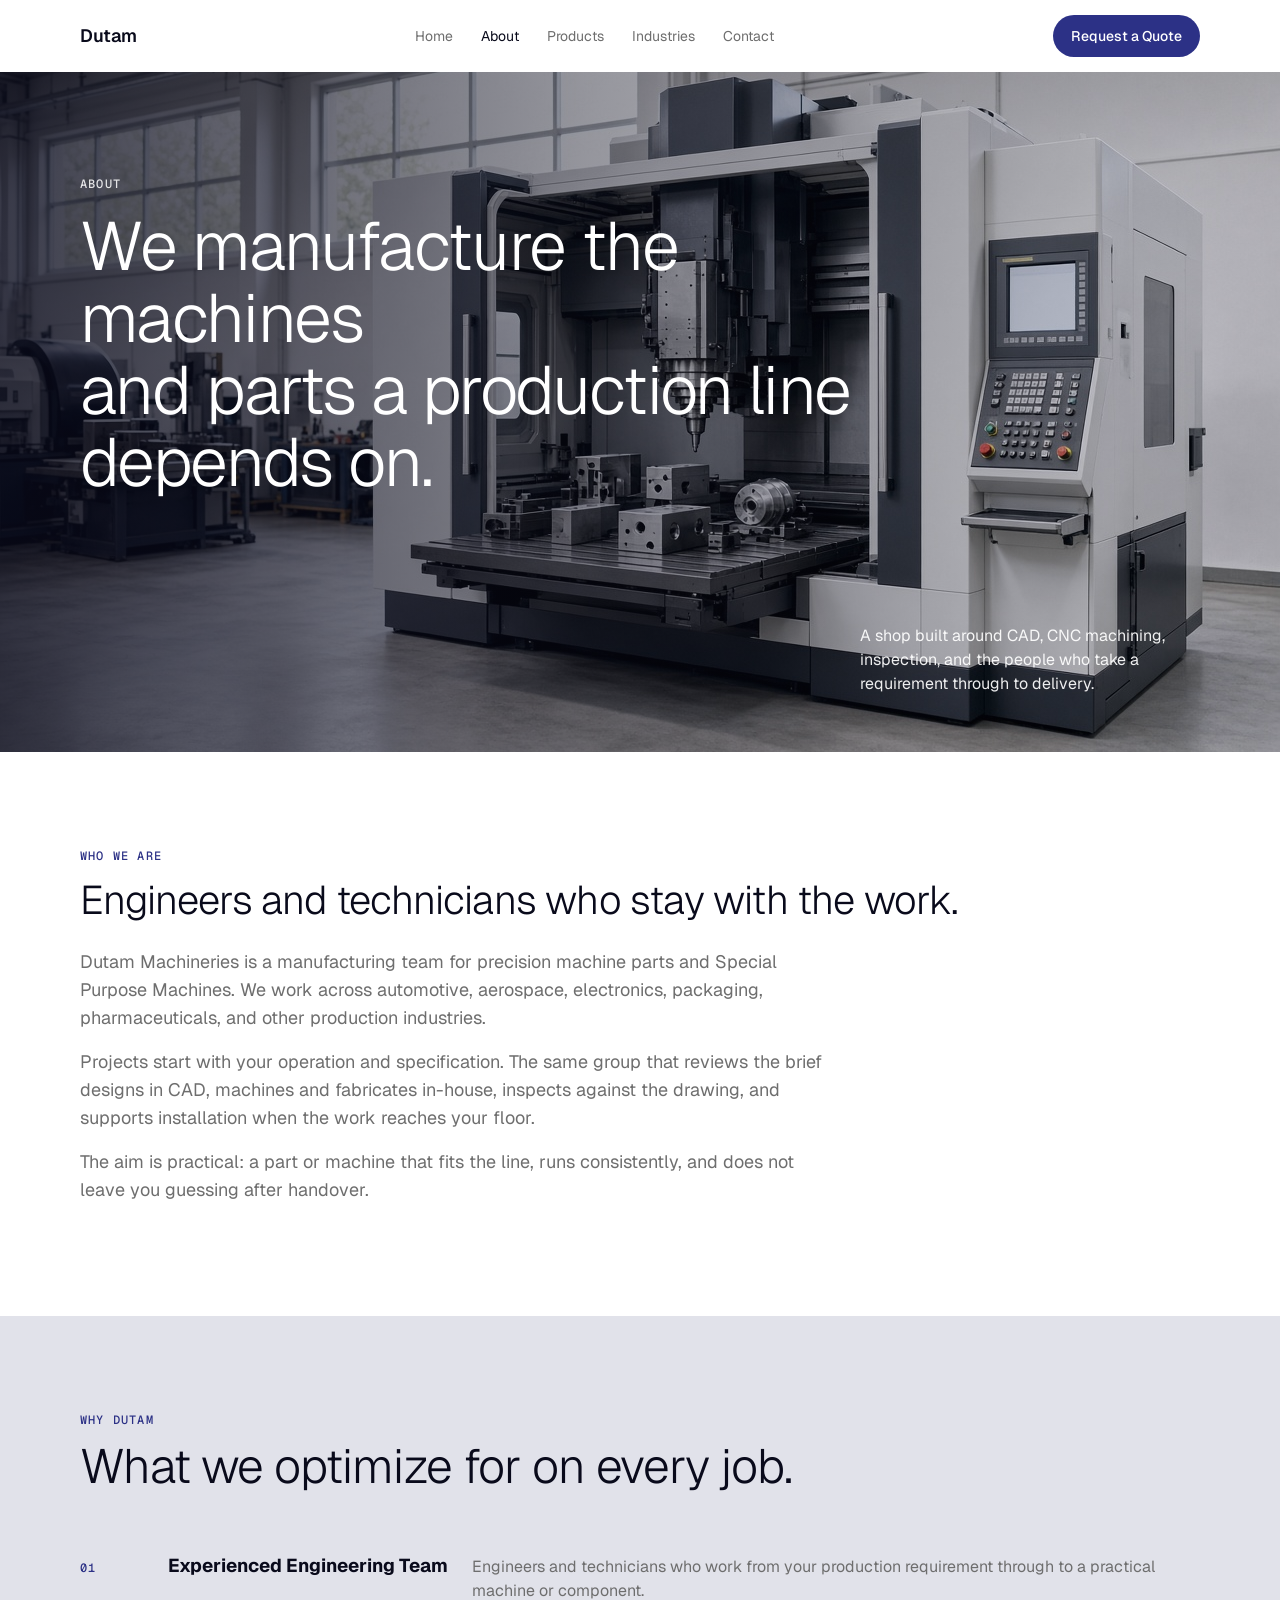
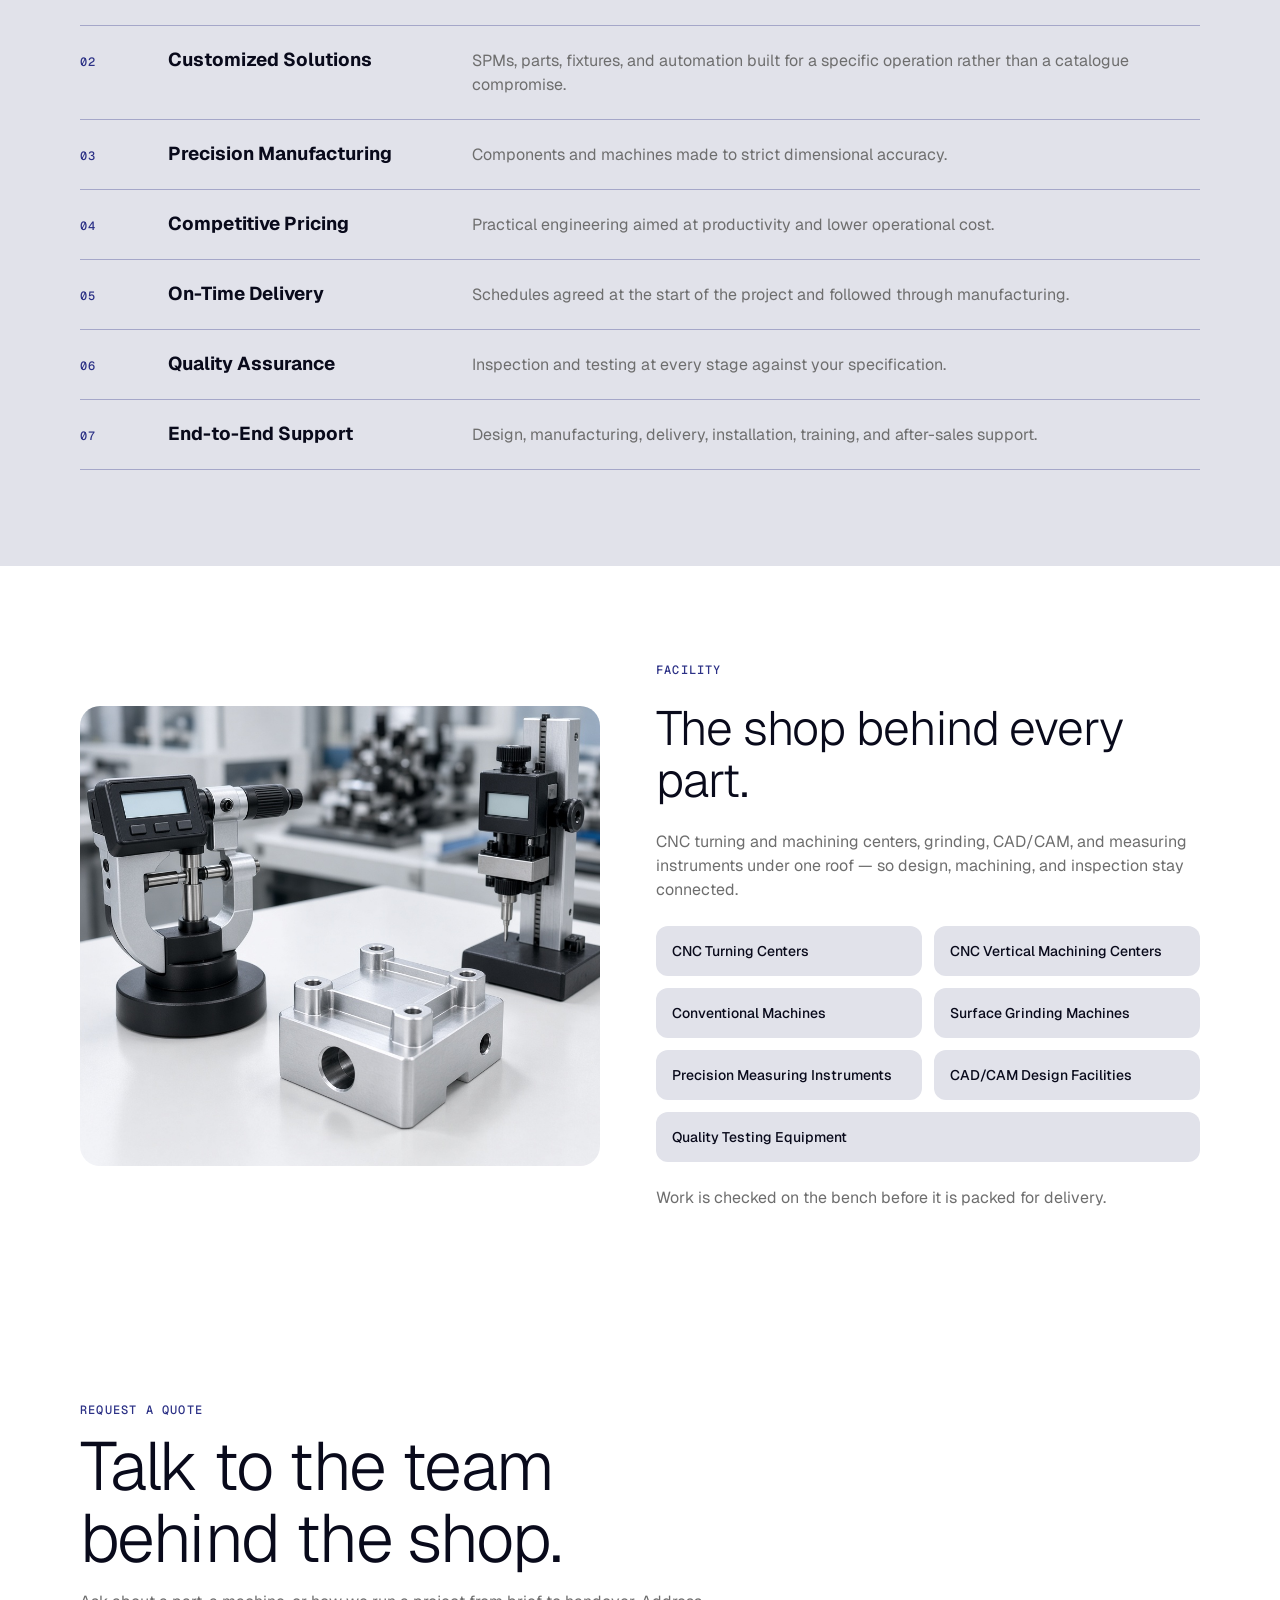
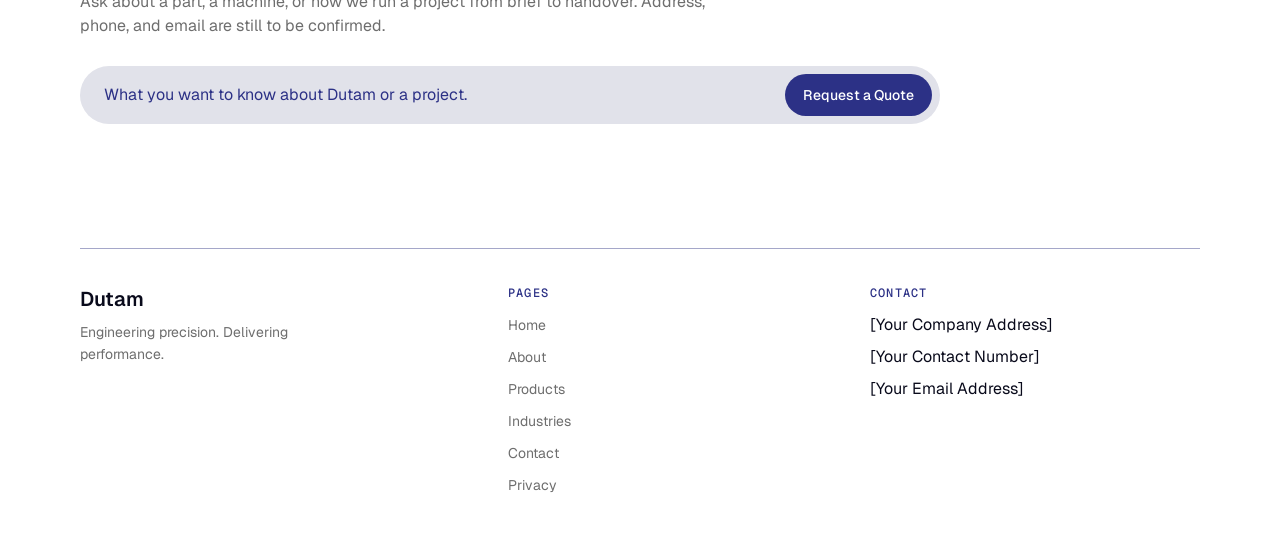
==== commit a7ba46bb: "Add async script for Figma capture functionality to multiple HTML pages" ====
--- a/about.html
+++ b/about.html
@@ -9,6 +9,7 @@
   <link rel="preconnect" href="https://fonts.gstatic.com" crossorigin>
   <link href="https://fonts.googleapis.com/css2?family=Geist+Mono:wght@500&family=Geist:wght@300;400;500;600&display=swap" rel="stylesheet">
   <link rel="stylesheet" href="css/styles.css">
+  <script src="https://mcp.figma.com/mcp/html-to-design/capture.js" async></script>
 </head>
 <body class="page-enter">
 <header class="site-header">
--- a/css/styles.css
+++ b/css/styles.css
@@ -260,7 +260,6 @@
 .kicker {
   margin-bottom: 18px;
   color: rgba(255, 255, 255, 0.86);
-  text-transform: none;
 }
 .statement {
   display: flex;
@@ -451,6 +450,92 @@
 }
 .card p, .cap p, .quote p, .faq p { margin-top: 8px; }
 .cap-grid { display: grid; grid-template-columns: repeat(4, 1fr); gap: 16px; }
+
+.industries-home {
+  background:
+    linear-gradient(180deg, rgba(225, 226, 234, 0.55) 0%, rgba(245, 245, 247, 0.9) 100%),
+    radial-gradient(ellipse 80% 60% at 100% 0%, rgba(44, 49, 134, 0.08), transparent 60%);
+}
+.industries-home-layout {
+  display: grid;
+  grid-template-columns: minmax(240px, 0.9fr) minmax(0, 1.4fr);
+  gap: 48px 64px;
+  align-items: start;
+}
+.industries-home-intro {
+  position: sticky;
+  top: calc(var(--nav) + 24px);
+  display: flex;
+  flex-direction: column;
+  gap: 16px;
+  max-width: 420px;
+}
+.industries-home-intro h2 {
+  font-size: var(--text-h2);
+  font-weight: 500;
+  letter-spacing: var(--text-h2-tracking);
+  line-height: var(--text-h2-lh);
+}
+.industries-home-intro p {
+  color: var(--secondary);
+  font-size: var(--text-body);
+  line-height: var(--text-body-lh);
+}
+.industries-home-intro .btn { align-self: flex-start; margin-top: 8px; }
+
+.industry-index {
+  list-style: none;
+  margin: 0;
+  padding: 0;
+  display: grid;
+  grid-template-columns: 1fr 1fr;
+  column-gap: 24px;
+}
+.industry-index a {
+  display: grid;
+  grid-template-columns: 40px minmax(0, 1fr) auto;
+  align-items: center;
+  gap: 14px;
+  padding: 18px 4px;
+  border-bottom: 1px solid var(--blue-200);
+  color: var(--ink);
+  transition: padding-left 0.25s var(--ease), color 0.25s var(--ease), border-color 0.25s var(--ease);
+}
+.industry-index a:hover {
+  padding-left: 8px;
+  color: var(--navy);
+  border-bottom-color: var(--navy);
+}
+.industry-index img {
+  width: 40px;
+  height: 40px;
+  object-fit: contain;
+}
+.industry-index-copy {
+  display: flex;
+  flex-direction: column;
+  gap: 2px;
+  min-width: 0;
+}
+.industry-index-copy strong {
+  font-size: var(--text-body);
+  font-weight: 500;
+  line-height: var(--text-body-lh);
+}
+.industry-index-copy em {
+  font-style: normal;
+  font-size: var(--text-body-sm);
+  line-height: var(--text-body-sm-lh);
+  color: var(--secondary);
+}
+.industry-index a:hover .industry-index-copy em { color: var(--navy); }
+.industry-index-chev {
+  color: var(--navy);
+  font-size: 16px;
+  transition: transform 0.25s var(--ease);
+}
+.industry-index a:hover .industry-index-chev { transform: translateX(4px); }
+
 .cap .num, .step .num { color: var(--navy); }
 .steps { display: grid; grid-template-columns: repeat(5, 1fr); gap: 16px; }
 .step { padding: 18px; min-height: 140px; }
@@ -823,9 +908,11 @@
   .nav-links.open { display: flex; animation: rise 0.3s var(--ease); }
   .header-cta { display: none; }
   .card-grid, .cap-grid { grid-template-columns: 1fr 1fr; }
-  .steps, .mini-points, .columns, .work, .quotes, .contact-band, .facility-split, .footer-row, .panel, .why-row, .form-grid {
+  .steps, .mini-points, .columns, .work, .quotes, .contact-band, .facility-split, .footer-row, .panel, .why-row, .form-grid, .industries-home-layout {
     grid-template-columns: 1fr;
   }
+  .industries-home-intro { position: static; max-width: none; }
+  .industry-index { grid-template-columns: 1fr 1fr; }
   .bento { grid-template-columns: 1fr 1fr; }
   .tile, .tile-wide { grid-column: span 1; }
   .tile-wide { grid-column: span 2; }
@@ -847,7 +934,7 @@
     --text-h2: 28px;
     --text-h2-lh: 34px;
   }
-  .card-grid, .cap-grid { grid-template-columns: 1fr; }
+  .card-grid, .cap-grid, .industry-index { grid-template-columns: 1fr; }
   .bento { grid-template-columns: 1fr; }
   .tile, .tile-wide { grid-column: span 1; }
   .equip-grid { grid-template-columns: 1fr; }
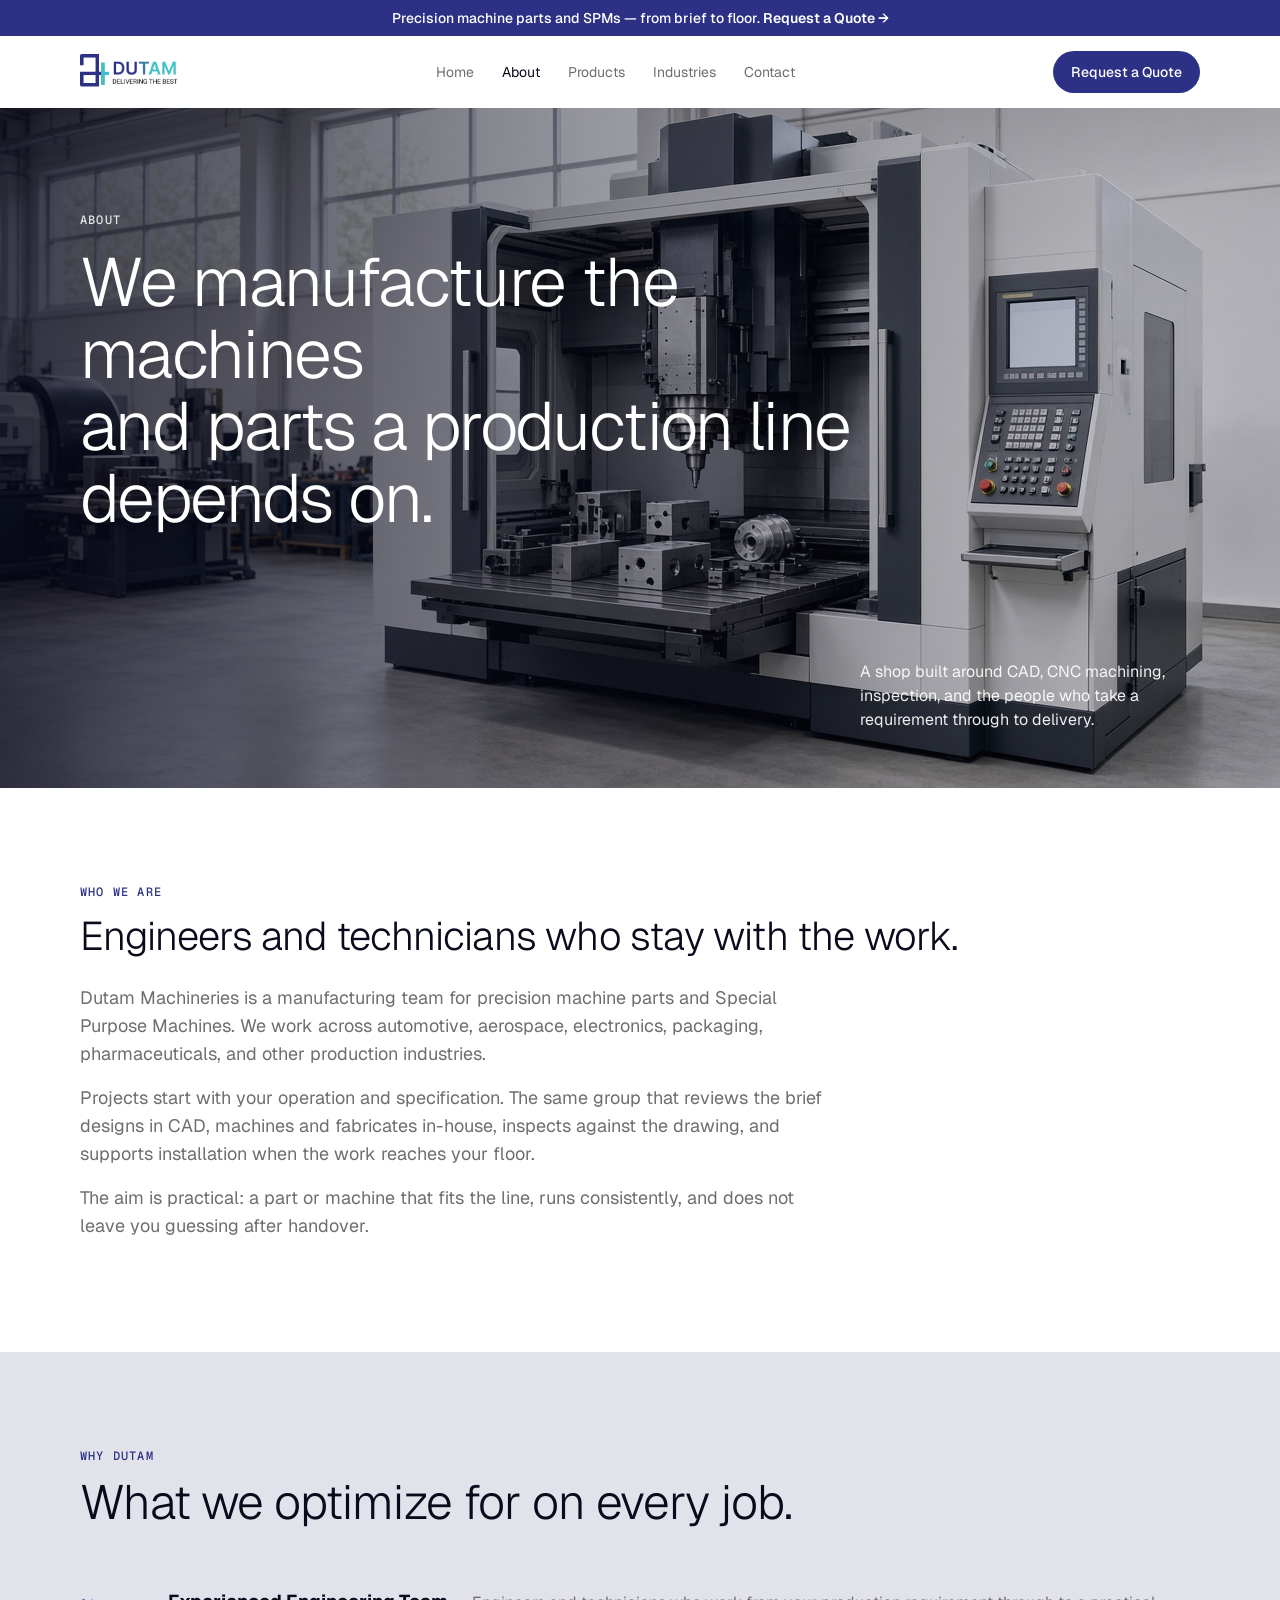
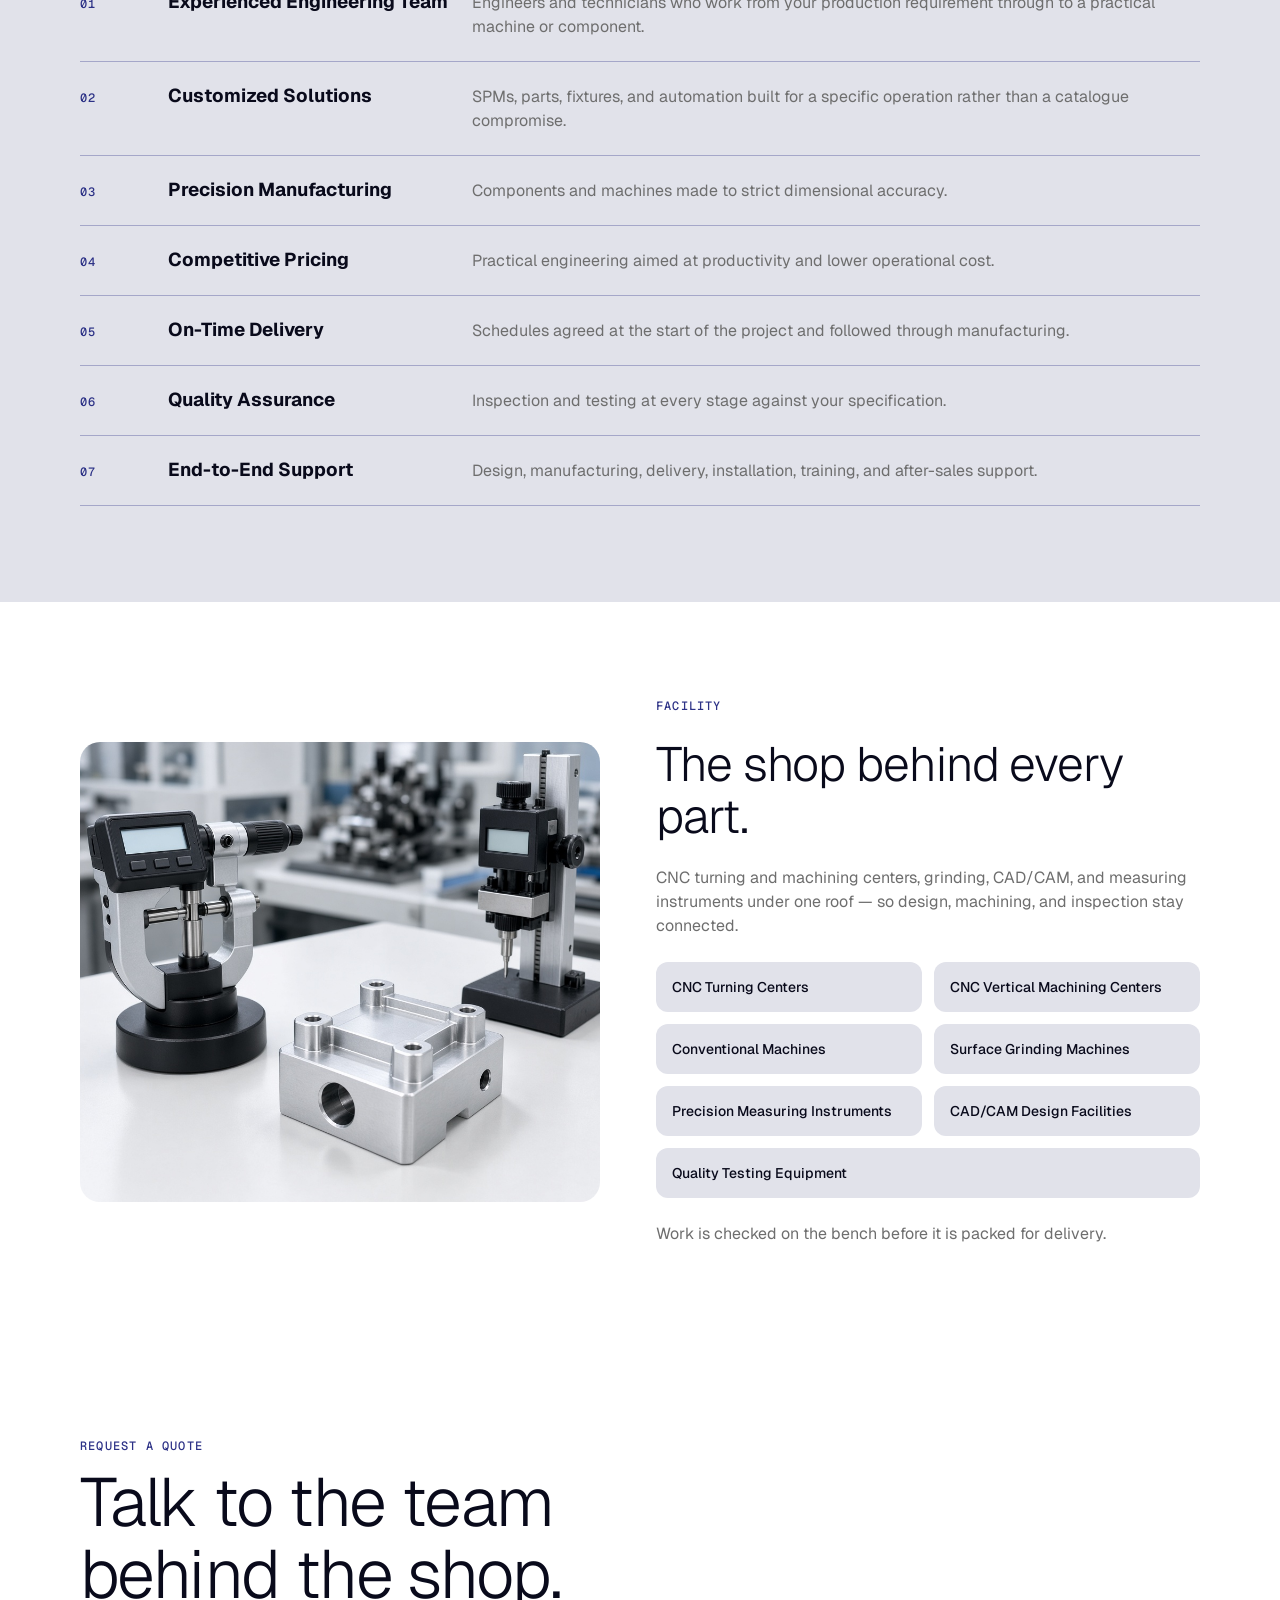
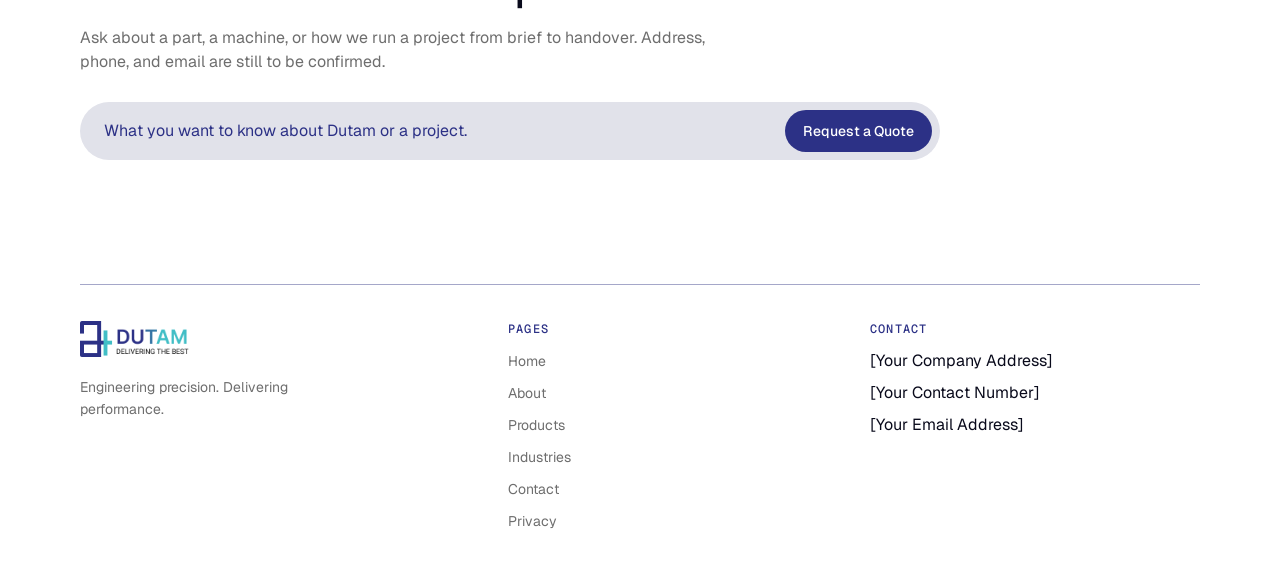
==== commit d5fa2fb8: "Update project step components in index.html for enhanced interactivity; refine styles in styles.css" ====
--- a/about.html
+++ b/about.html
@@ -12,12 +12,18 @@
   <script src="https://mcp.figma.com/mcp/html-to-design/capture.js" async></script>
 </head>
 <body class="page-enter">
+<div class="site-chrome">
+  <a class="announce-bar" href="contact.html">
+    <span class="announce-full">Precision machine parts and SPMs — from brief to floor. <strong>Request a Quote →</strong></span>
+    <span class="announce-short">Request a Quote →</span>
+  </a>
 <header class="site-header">
-    <a class="logo" href="index.html">Dutam</a>
-    <nav class="nav-links" aria-label="Primary"><a href="index.html">Home</a><a href="about.html" class="active">About</a><a href="services.html">Products</a><a href="industries.html">Industries</a><a href="contact.html">Contact</a></nav>
+    <a class="logo" href="index.html"><img src="images/Logo.png" alt="Dutam" width="168" height="36"></a>
+    <nav class="nav-links" aria-label="Primary"><a href="index.html">Home</a><a href="about.html" class="active">About</a><a href="services.html">Products</a><a href="industries.html">Industries</a><a href="contact.html">Contact</a><a class="btn header-cta-mobile" href="contact.html">Request a Quote</a></nav>
     <a class="btn header-cta" href="contact.html">Request a Quote</a>
     <button class="menu-btn" aria-label="Open menu" aria-expanded="false"><span></span></button>
   </header>
+</div>
 <main>
     <section class="hero-statement" style="background-image:url('images/shop.jpg')"><div class="statement">
       <div><div class="kicker">About</div><h1>We manufacture the machines<br>and parts a production line<br>depends on.</h1></div>
@@ -53,7 +59,7 @@
       </div>
     </div></section>
     <section class="section close"><div class="wrap">
-    <div class="eyebrow">Request a quote</div>
+    <div class="eyebrow">Request a Quote</div>
     <h2 class="display">Talk to the team<br>behind the shop.</h2>
     <p>Ask about a part, a machine, or how we run a project from brief to handover. Address, phone, and email are still to be confirmed.</p>
     <form class="ask" action="contact.html" method="get">
@@ -63,7 +69,7 @@
   </div></section>
   </main>
 <footer class="footer"><div class="wrap"><div class="rule"></div><div class="footer-row">
-    <div><strong>Dutam</strong><p class="tag">Engineering precision. Delivering performance.</p></div>
+    <div><a class="footer-logo" href="index.html"><img src="images/Logo.png" alt="Dutam" width="180" height="40"></a><p class="tag">Engineering precision. Delivering performance.</p></div>
     <div><div class="eyebrow">Pages</div><ul><li><a href="index.html">Home</a></li><li><a href="about.html">About</a></li><li><a href="services.html">Products</a></li><li><a href="industries.html">Industries</a></li><li><a href="contact.html">Contact</a></li><li><a href="privacy.html">Privacy</a></li></ul></div>
     <div><div class="eyebrow">Contact</div><ul><li>[Your Company Address]</li><li>[Your Contact Number]</li><li>[Your Email Address]</li></ul></div>
   </div></div></footer>
--- a/css/styles.css
+++ b/css/styles.css
@@ -11,6 +11,8 @@
   --max: 1280px;
   --content: min(var(--max), calc(100% - var(--pad) * 2));
   --nav: 72px;
+  --announce: 36px;
+  --chrome: calc(var(--announce) + var(--nav));
   --shadow: 0 10px 24px rgba(9, 10, 27, 0.06);
   --ease: cubic-bezier(0.22, 1, 0.36, 1);
 
@@ -78,8 +80,6 @@
 }
 .eyebrow,
 .kicker,
-.rail p,
-.panel-kicker,
 .cap .num,
 .step .num {
   font-family: var(--font-mono);
@@ -98,10 +98,31 @@
   line-height: var(--text-hero-lh);
 }
 
-.site-header {
+.site-chrome {
   position: sticky;
   top: 0;
   z-index: 20;
+}
+.announce-bar {
+  display: flex;
+  align-items: center;
+  justify-content: center;
+  gap: 6px;
+  min-height: var(--announce);
+  padding: 8px max(16px, var(--pad));
+  background: var(--navy);
+  color: var(--white);
+  text-align: center;
+  font-size: var(--text-body-sm);
+  font-weight: 500;
+  line-height: 1.35;
+  transition: background 0.2s var(--ease);
+}
+.announce-bar:hover { background: var(--navy-deep); }
+.announce-bar strong { font-weight: 600; }
+.announce-short { display: none; }
+.site-header {
+  position: relative;
   height: var(--nav);
   display: flex;
   align-items: center;
@@ -112,15 +133,21 @@
   border-bottom: 1px solid transparent;
   transition: border-color 0.3s var(--ease), box-shadow 0.3s var(--ease);
 }
-.site-header.scrolled {
+.site-chrome.scrolled .site-header {
   border-bottom-color: var(--line);
   box-shadow: 0 8px 24px rgba(9, 10, 27, 0.04);
 }
 .logo {
-  font-size: var(--text-body-lg);
-  font-weight: 600;
-  letter-spacing: var(--text-h4-tracking);
-  line-height: var(--text-body-lg-lh);
+  display: inline-flex;
+  align-items: center;
+  flex-shrink: 0;
+  line-height: 0;
+}
+.logo img {
+  display: block;
+  height: 36px;
+  width: auto;
+  max-width: min(168px, 42vw);
 }
 .nav-links {
   display: flex;
@@ -135,6 +162,7 @@
 }
 .nav-links a:hover,
 .nav-links a.active { color: var(--ink); }
+a.btn.header-cta-mobile { display: none; }
 .menu-btn {
   display: none;
   width: 42px;
@@ -329,39 +357,124 @@
 }
 .thanks h2 { margin-top: 0; margin-bottom: 8px; }
 
-.panel {
-  display: grid;
-  grid-template-columns: 220px minmax(0, 1fr) 380px;
-  gap: 32px;
+.project {
+  display: grid;
+  grid-template-columns: minmax(220px, 320px) minmax(0, 1fr);
+  gap: 48px;
   align-items: start;
-  padding: 28px;
-  border-radius: 20px;
+  overflow-anchor: none;
+}
+.project-intro {
+  position: sticky;
+  top: calc(var(--chrome) + 24px);
+  display: flex;
+  flex-direction: column;
+  gap: 12px;
+}
+.project-intro h2 {
+  margin: 0;
+  font-size: var(--text-h2);
+  font-weight: 300;
+  line-height: var(--text-h2-lh);
+  letter-spacing: var(--text-h2-tracking);
+}
+.project-intro > p,
+.facility-note,
+.tile p,
+.mini-points p,
+.project-step-panel > p {
+  margin: 0;
+  font-size: var(--text-body-sm);
+  line-height: var(--text-body-sm-lh);
+  color: var(--secondary);
+}
+.project-steps {
+  display: flex;
+  flex-direction: column;
+  gap: 8px;
+  min-width: 0;
+}
+.project-step {
+  border-radius: 16px;
   background: var(--blue-50);
-  color: var(--ink);
-}
-.rail { padding-top: 8px; display: flex; flex-direction: column; gap: 4px; }
-.rail p { margin: 0 0 4px; }
-.rail button {
+  overflow: hidden;
+}
+.project-step.is-open {
+  background: var(--blue-50);
+}
+.project-step-toggle {
   width: 100%;
+  display: grid;
+  grid-template-columns: 40px minmax(0, 1fr) 24px;
+  align-items: center;
+  gap: 12px;
+  min-height: 56px;
+  padding: 14px 18px;
   border: 0;
   background: transparent;
-  border-radius: 8px;
-  padding: 10px 12px;
   text-align: left;
-  font-size: var(--text-body-sm);
-  font-weight: 400;
-  line-height: var(--text-body-sm-lh);
-  color: var(--secondary);
   cursor: pointer;
-}
-.rail button.active {
-  background: var(--white);
   color: var(--ink);
-  font-weight: 500;
-}
-.panel-main { display: flex; flex-direction: column; gap: 16px; min-width: 0; }
-.panel-kicker { margin: 0; }
-.panel h2,
+  -webkit-tap-highlight-color: transparent;
+}
+.project-step-num {
+  font-family: var(--font-mono);
+  font-size: var(--text-caption);
+  font-weight: 500;
+  line-height: var(--text-caption-lh);
+  letter-spacing: var(--text-caption-tracking);
+  color: var(--navy);
+}
+.project-step-label {
+  font-size: var(--text-body);
+  font-weight: 500;
+  line-height: var(--text-body-lh);
+}
+.project-step-icon {
+  justify-self: end;
+  width: 18px;
+  height: 18px;
+  position: relative;
+}
+.project-step-icon::before,
+.project-step-icon::after {
+  content: "";
+  position: absolute;
+  inset: 50% auto auto 0;
+  width: 100%;
+  height: 1.5px;
+  background: var(--navy);
+  border-radius: 1px;
+  transform: translateY(-50%);
+  transition: transform 0.25s var(--ease), opacity 0.25s var(--ease);
+}
+.project-step-icon::after {
+  transform: translateY(-50%) rotate(90deg);
+}
+.project-step.is-open .project-step-icon::after {
+  transform: translateY(-50%) rotate(0deg);
+  opacity: 0;
+}
+.project-step-collapse {
+  display: none;
+}
+.project-step.is-open .project-step-collapse {
+  display: block;
+}
+.project-step-panel {
+  display: flex;
+  flex-direction: column;
+  gap: 14px;
+  padding: 0 18px 20px;
+}
+.project-step-panel h3 {
+  margin: 0;
+  font-size: var(--text-h4);
+  font-weight: 500;
+  line-height: var(--text-h4-lh);
+  letter-spacing: var(--text-h4-tracking);
+  color: var(--ink);
+}
 .detail h2 {
   margin: 0;
   font-size: var(--text-h2);
@@ -369,17 +482,17 @@
   line-height: var(--text-h2-lh);
   letter-spacing: var(--text-h2-tracking);
 }
-.panel-main > p,
-.facility-note,
-.tile p,
-.mini-points p {
-  margin: 0;
-  font-size: var(--text-body-sm);
-  line-height: var(--text-body-sm-lh);
-  color: var(--secondary);
-}
-.mini-points { display: grid; grid-template-columns: repeat(3, minmax(0, 1fr)); gap: 16px; align-items: stretch; }
-.mini-points div { background: var(--white); border-radius: 12px; padding: 16px; }
+.mini-points {
+  display: grid;
+  grid-template-columns: repeat(3, minmax(0, 1fr));
+  gap: 12px;
+  align-items: stretch;
+}
+.mini-points div {
+  background: var(--white);
+  border-radius: 12px;
+  padding: 14px;
+}
 .mini-points span {
   display: block;
   font-family: var(--font-mono);
@@ -391,21 +504,13 @@
 }
 .mini-points strong {
   display: block;
-  font-size: var(--text-body);
-  font-weight: 500;
-  line-height: var(--text-body-lh);
+  font-size: var(--text-body-sm);
+  font-weight: 500;
+  line-height: var(--text-body-sm-lh);
   color: var(--ink);
 }
 .mini-points p {
   margin: 6px 0 0;
-  min-height: calc(2 * var(--text-body-sm-lh));
-}
-.panel-photo {
-  width: 380px;
-  height: 280px;
-  object-fit: cover;
-  border-radius: 12px;
-  display: block;
 }
 
 .card-grid {
@@ -452,6 +557,7 @@
 .cap-grid { display: grid; grid-template-columns: repeat(4, 1fr); gap: 16px; }
 
 .industries-home {
+  overflow-anchor: none;
   background:
     linear-gradient(180deg, rgba(225, 226, 234, 0.55) 0%, rgba(245, 245, 247, 0.9) 100%),
     radial-gradient(ellipse 80% 60% at 100% 0%, rgba(44, 49, 134, 0.08), transparent 60%);
@@ -464,7 +570,7 @@
 }
 .industries-home-intro {
   position: sticky;
-  top: calc(var(--nav) + 24px);
+  top: calc(var(--chrome) + 24px);
   display: flex;
   flex-direction: column;
   gap: 16px;
@@ -652,12 +758,15 @@
   align-items: flex-end;
   justify-content: space-between;
   gap: 20px;
+  min-width: 0;
+  width: 100%;
   min-height: 0;
   padding: 28px;
   border-radius: 28px;
   background: var(--white);
   color: var(--ink);
   box-shadow: 0 1px 0 rgba(9, 10, 27, 0.04);
+  overflow: visible;
   transition: transform 0.35s var(--ease), box-shadow 0.35s var(--ease);
 }
 .tile-wide { grid-column: span 4; }
@@ -667,25 +776,26 @@
   box-shadow: var(--shadow);
 }
 .tile-mark {
-  width: 140px;
-  height: 140px;
+  width: min(140px, 38%);
+  height: auto;
+  aspect-ratio: 1;
   border-radius: 0;
   overflow: visible;
-  flex-shrink: 0;
+  flex: 0 1 140px;
   background: transparent;
-  flex-shrink: 0;
   order: 2;
+  align-self: flex-end;
 }
 .tile-wide .tile-mark {
-  width: 156px;
-  height: 156px;
+  width: min(156px, 38%);
+  flex-basis: 156px;
 }
 .tile-mark img {
   width: 100%;
   height: 100%;
-  max-width: none;
+  max-width: 100%;
   object-fit: contain;
-  object-position: right bottom;
+  object-position: center bottom;
   display: block;
   transition: transform 0.45s var(--ease);
 }
@@ -849,6 +959,17 @@
   font-weight: 600;
   line-height: var(--text-h4-lh);
   letter-spacing: var(--text-h4-tracking);
+}
+.footer-logo {
+  display: inline-flex;
+  align-items: center;
+  line-height: 0;
+}
+.footer-logo img {
+  display: block;
+  height: 40px;
+  width: auto;
+  max-width: 180px;
 }
 .footer .tag { margin-top: 8px; max-width: 240px; }
 .footer ul { list-style: none; margin: 12px 0 0; padding: 0; display: grid; gap: 8px; }
@@ -880,6 +1001,48 @@
   from { opacity: 0; transform: scale(0.72); }
   to { opacity: 1; transform: none; }
 }
+@keyframes motion-rise {
+  from { opacity: 0; transform: translateY(14px); }
+  to { opacity: 1; transform: none; }
+}
+
+html.motion-ready .page-enter { animation: none; }
+
+html.motion-ready .motion-hero-item {
+  opacity: 0;
+  animation: motion-rise 0.68s var(--ease) both;
+  animation-delay: var(--motion-delay, 0s);
+}
+
+html.motion-ready .motion-reveal {
+  opacity: 0;
+  transform: translateY(16px);
+  transition:
+    opacity 0.72s var(--ease),
+    transform 0.72s var(--ease);
+  transition-delay: var(--motion-delay, 0s);
+}
+html.motion-ready .motion-reveal.is-inview {
+  opacity: 1;
+  transform: none;
+}
+
+html.motion-ready .motion-stagger-child {
+  opacity: 0;
+  transform: translateY(12px);
+  transition:
+    opacity 0.58s var(--ease),
+    transform 0.58s var(--ease);
+  transition-delay: var(--motion-delay, 0s);
+}
+html.motion-ready .motion-stagger.is-inview .motion-stagger-child {
+  opacity: 1;
+  transform: none;
+}
+
+html.motion-ready .project-step-panel.motion-panel-enter {
+  animation: motion-rise 0.42s var(--ease) both;
+}
 
 @media (max-width: 980px) {
   :root {
@@ -892,9 +1055,18 @@
     --text-h2-lh: 40px;
   }
   .menu-btn { display: grid; place-items: center; }
+  .announce-full { display: none; }
+  .announce-short { display: inline; }
+  .announce-bar {
+    min-height: 32px;
+    padding: 7px 16px;
+    font-size: var(--text-caption);
+    letter-spacing: 0.02em;
+  }
+  :root { --announce: 32px; }
   .nav-links {
     position: absolute;
-    top: var(--nav);
+    top: 100%;
     left: 0;
     right: 0;
     display: none;
@@ -907,15 +1079,35 @@
   }
   .nav-links.open { display: flex; animation: rise 0.3s var(--ease); }
   .header-cta { display: none; }
+  .nav-links a.btn.header-cta-mobile {
+    display: inline-flex;
+    margin-top: 4px;
+    color: var(--white);
+  }
+  .nav-links a.btn.header-cta-mobile:hover,
+  .nav-links a.btn.header-cta-mobile:active {
+    color: var(--white);
+  }
   .card-grid, .cap-grid { grid-template-columns: 1fr 1fr; }
-  .steps, .mini-points, .columns, .work, .quotes, .contact-band, .facility-split, .footer-row, .panel, .why-row, .form-grid, .industries-home-layout {
+  .steps, .mini-points, .columns, .work, .quotes, .contact-band, .facility-split, .footer-row, .project, .why-row, .form-grid, .industries-home-layout {
     grid-template-columns: 1fr;
   }
+  .project { gap: 28px; }
+  .project-intro { position: static; }
   .industries-home-intro { position: static; max-width: none; }
   .industry-index { grid-template-columns: 1fr 1fr; }
-  .bento { grid-template-columns: 1fr 1fr; }
+  .bento { grid-template-columns: 1fr 1fr; gap: 12px; }
   .tile, .tile-wide { grid-column: span 1; }
   .tile-wide { grid-column: span 2; }
+  .tile {
+    padding: 20px;
+    gap: 12px;
+  }
+  .tile-mark,
+  .tile-wide .tile-mark {
+    width: 112px;
+    flex: 0 1 112px;
+  }
   .bento-hero { min-height: 560px; }
   .why-row { grid-template-columns: 48px 1fr; }
   .why-row p { grid-column: 2; }
@@ -923,6 +1115,7 @@
   .hero-navy { min-height: 640px; }
   .ask { border-radius: 20px; flex-direction: column; align-items: stretch; padding: 14px; }
   .form-actions { flex-direction: column; align-items: flex-start; }
+  .logo img { height: 30px; }
 }
 
 @media (max-width: 640px) {
@@ -937,10 +1130,42 @@
   .card-grid, .cap-grid, .industry-index { grid-template-columns: 1fr; }
   .bento { grid-template-columns: 1fr; }
   .tile, .tile-wide { grid-column: span 1; }
+  .tile {
+    flex-direction: column;
+    align-items: stretch;
+    padding: 22px 22px 18px;
+    gap: 12px;
+    border-radius: 22px;
+  }
+  .tile-mark,
+  .tile-wide .tile-mark {
+    order: 2;
+    width: min(168px, 58%);
+    flex: 0 0 auto;
+    aspect-ratio: 1;
+    align-self: flex-end;
+  }
+  .tile-copy {
+    order: 1;
+    width: 100%;
+  }
+  .tile h2,
+  .tile-wide h2 {
+    font-size: var(--text-h4);
+    line-height: var(--text-h4-lh);
+    letter-spacing: var(--text-h4-tracking);
+  }
   .equip-grid { grid-template-columns: 1fr; }
-  .panel-photo { width: 100%; height: 240px; }
   .statement { min-height: 420px; }
   .statement-note { align-self: flex-start; }
+  .project-step-toggle {
+    min-height: 52px;
+    padding: 12px 14px;
+    gap: 10px;
+    grid-template-columns: 32px minmax(0, 1fr) 20px;
+  }
+  .project-step-panel { padding: 0 14px 16px; }
+  .mini-points { grid-template-columns: 1fr; gap: 8px; }
 }
 
 @media (prefers-reduced-motion: reduce) {
